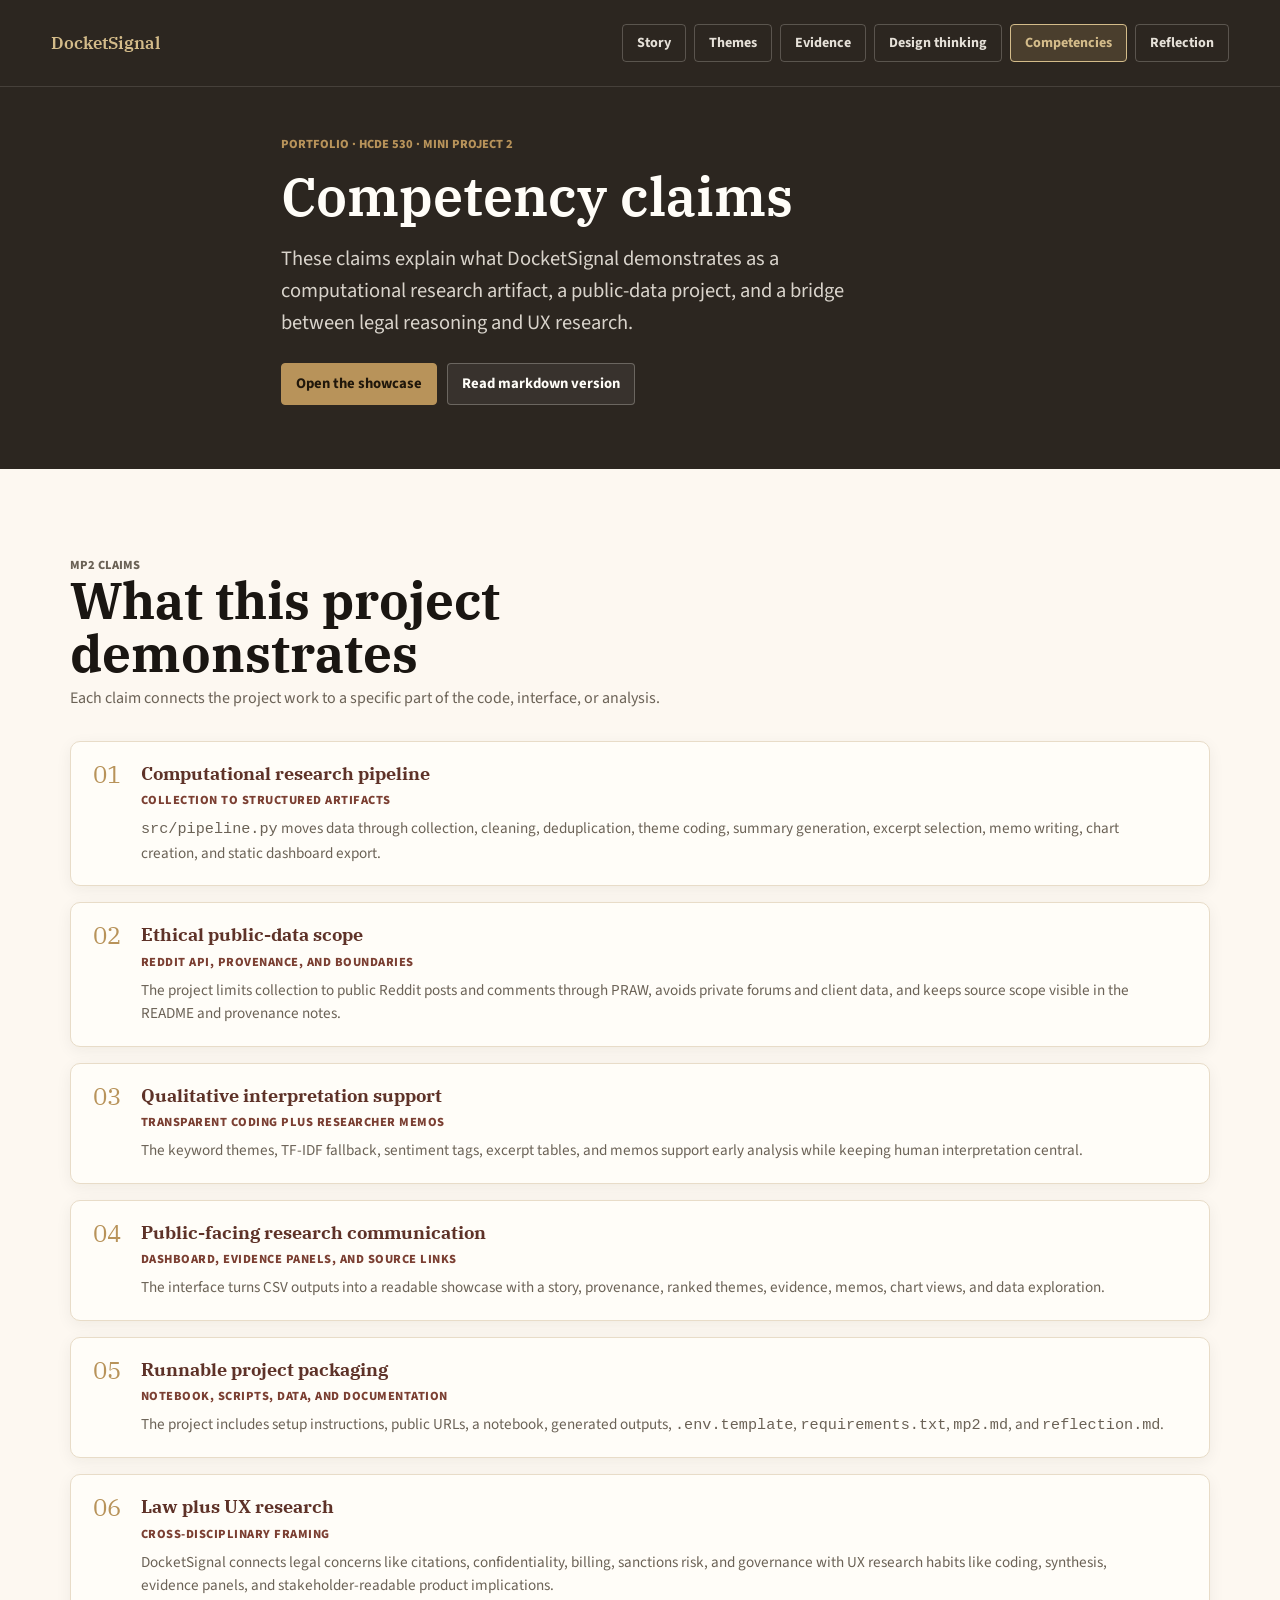
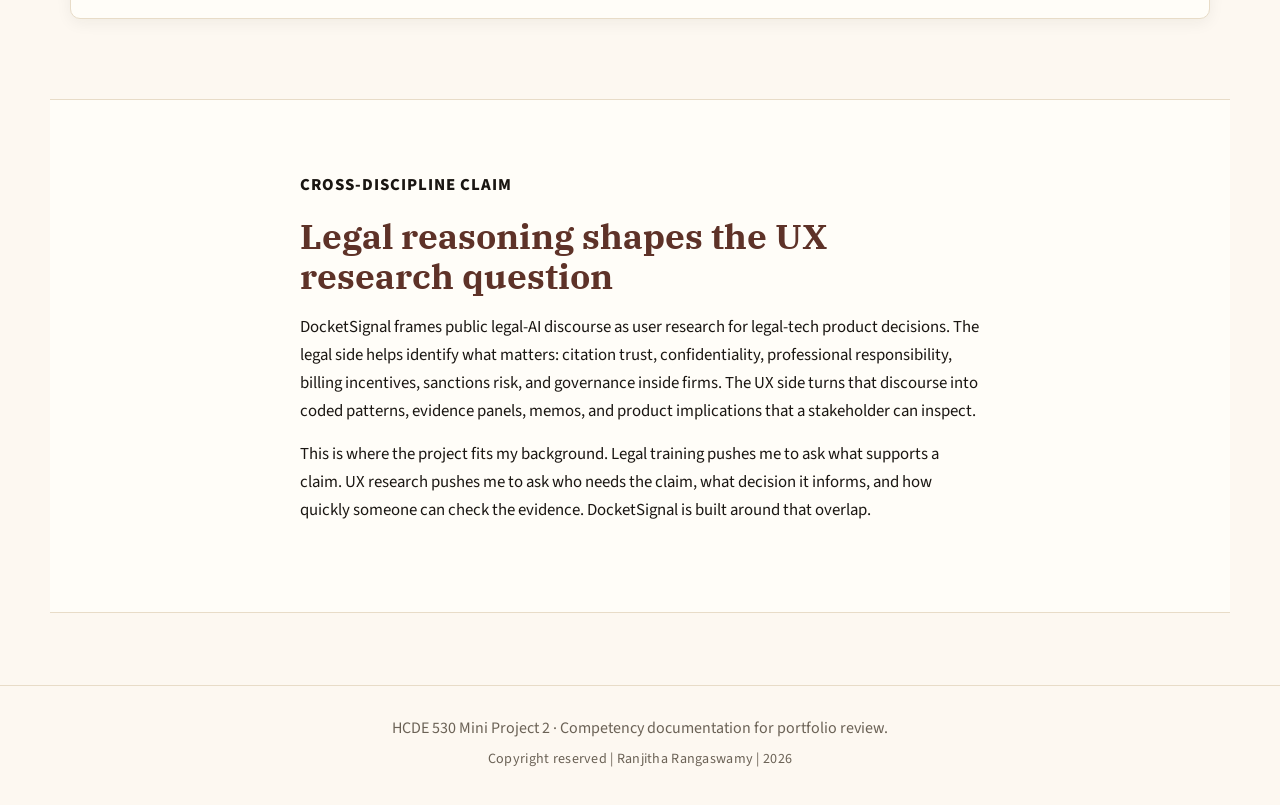
==== MiniProject2/competencies.html @ b815e00d "miniproject2 updates" ====
<!doctype html>
<html lang="en">
  <head>
    <meta charset="utf-8">
    <meta name="viewport" content="width=device-width, initial-scale=1">
    <meta name="description" content="Competency claims for DocketSignal, including legal reasoning, UX research, ethical data collection, and computational pipeline work.">
    <title>Competencies | DocketSignal</title>
    <link rel="preconnect" href="https://fonts.googleapis.com">
    <link rel="preconnect" href="https://fonts.gstatic.com" crossorigin>
    <link href="https://fonts.googleapis.com/css2?family=IBM+Plex+Serif:wght@500;600&family=Source+Sans+3:wght@400;500;600;700&display=swap" rel="stylesheet">
    <link rel="stylesheet" href="styles.css?v=20260604">
  </head>
  <body class="design-page">
    <header class="design-page__header">
      <nav class="design-page__nav" aria-label="Competency navigation">
        <a class="design-page__brand" href="index.html">DocketSignal</a>
        <div class="design-page__nav-links">
          <a href="index.html#story">Story</a>
          <a href="index.html#themes">Themes</a>
          <a href="index.html#evidence">Evidence</a>
          <a href="design.html">Design thinking</a>
          <a href="competencies.html" aria-current="page" class="design-page__nav-current">Competencies</a>
          <a href="reflection.html">Reflection</a>
        </div>
      </nav>
      <div class="design-page__intro">
        <p class="eyebrow">Portfolio · HCDE 530 · Mini Project 2</p>
        <h1>Competency claims</h1>
        <p class="design-page__lede">
          These claims explain what DocketSignal demonstrates as a computational research artifact, a public-data project, and a bridge between legal reasoning and UX research.
        </p>
        <div class="design-page__actions">
          <a class="button button--primary design-page__btn" href="index.html">Open the showcase</a>
          <a class="button button--secondary design-page__btn" href="mp2.md">Read markdown version</a>
        </div>
      </div>
    </header>

    <main class="design-page__main">
      <section class="design-themes" aria-labelledby="competency-map">
        <div class="section-heading">
          <p class="eyebrow">MP2 claims</p>
          <h2 id="competency-map">What this project demonstrates</h2>
          <p>Each claim connects the project work to a specific part of the code, interface, or analysis.</p>
        </div>

        <ol class="design-theme-grid">
          <li class="design-theme-card">
            <span class="design-theme-card__index">01</span>
            <div class="design-theme-card__body">
              <h3>Computational research pipeline</h3>
              <p class="design-theme-card__layout">Collection to structured artifacts</p>
              <p><code>src/pipeline.py</code> moves data through collection, cleaning, deduplication, theme coding, summary generation, excerpt selection, memo writing, chart creation, and static dashboard export.</p>
            </div>
          </li>

          <li class="design-theme-card">
            <span class="design-theme-card__index">02</span>
            <div class="design-theme-card__body">
              <h3>Ethical public-data scope</h3>
              <p class="design-theme-card__layout">Reddit API, provenance, and boundaries</p>
              <p>The project limits collection to public Reddit posts and comments through PRAW, avoids private forums and client data, and keeps source scope visible in the README and provenance notes.</p>
            </div>
          </li>

          <li class="design-theme-card">
            <span class="design-theme-card__index">03</span>
            <div class="design-theme-card__body">
              <h3>Qualitative interpretation support</h3>
              <p class="design-theme-card__layout">Transparent coding plus researcher memos</p>
              <p>The keyword themes, TF-IDF fallback, sentiment tags, excerpt tables, and memos support early analysis while keeping human interpretation central.</p>
            </div>
          </li>

          <li class="design-theme-card">
            <span class="design-theme-card__index">04</span>
            <div class="design-theme-card__body">
              <h3>Public-facing research communication</h3>
              <p class="design-theme-card__layout">Dashboard, evidence panels, and source links</p>
              <p>The interface turns CSV outputs into a readable showcase with a story, provenance, ranked themes, evidence, memos, chart views, and data exploration.</p>
            </div>
          </li>

          <li class="design-theme-card">
            <span class="design-theme-card__index">05</span>
            <div class="design-theme-card__body">
              <h3>Runnable project packaging</h3>
              <p class="design-theme-card__layout">Notebook, scripts, data, and documentation</p>
              <p>The project includes setup instructions, public URLs, a notebook, generated outputs, <code>.env.template</code>, <code>requirements.txt</code>, <code>mp2.md</code>, and <code>reflection.md</code>.</p>
            </div>
          </li>

          <li class="design-theme-card">
            <span class="design-theme-card__index">06</span>
            <div class="design-theme-card__body">
              <h3>Law plus UX research</h3>
              <p class="design-theme-card__layout">Cross-disciplinary framing</p>
              <p>DocketSignal connects legal concerns like citations, confidentiality, billing, sanctions risk, and governance with UX research habits like coding, synthesis, evidence panels, and stakeholder-readable product implications.</p>
            </div>
          </li>
        </ol>
      </section>

      <section class="design-story design-story--alt" aria-labelledby="competency-cross-discipline">
        <div class="design-story__inner">
          <p class="design-story__kicker">Cross-discipline claim</p>
          <h2 id="competency-cross-discipline">Legal reasoning shapes the UX research question</h2>
          <p>
            DocketSignal frames public legal-AI discourse as user research for legal-tech product decisions. The legal side helps identify what matters: citation trust, confidentiality, professional responsibility, billing incentives, sanctions risk, and governance inside firms. The UX side turns that discourse into coded patterns, evidence panels, memos, and product implications that a stakeholder can inspect.
          </p>
          <p>
            This is where the project fits my background. Legal training pushes me to ask what supports a claim. UX research pushes me to ask who needs the claim, what decision it informs, and how quickly someone can check the evidence. DocketSignal is built around that overlap.
          </p>
        </div>
      </section>
    </main>

    <footer>
      <p>HCDE 530 Mini Project 2 · Competency documentation for portfolio review.</p>
      <p class="footer__copyright">Copyright reserved | Ranjitha Rangaswamy | 2026</p>
    </footer>
  </body>
</html>
---- MiniProject2/styles.css ----
:root {
  --ink: #1a1612;
  --muted: #6b6256;
  --paper: #fdf8f1;
  --paper-strong: #fffdf8;
  --line: #e8dcc8;
  --line-strong: #b59a6d;
  --charcoal: #2c2620;
  --oxblood: #7b3f32;
  --oxblood-deep: #5e3228;
  --gold: #b8935a;
  --gold-light: #d4bc8a;
  --sage: #5a6b57;
  --slate: #4a5d68;
  --slate-deep: #354650;
  --sienna: #9a5538;
  --sand: #c9b08a;
  --cell-empty: #efe6d6;
  /* Aliases used across components */
  --blueprint: var(--oxblood);
  --navy: var(--charcoal);
  --green: var(--sage);
  --shadow: 0 24px 70px rgba(42, 36, 32, 0.12);
}

* {
  box-sizing: border-box;
}

html {
  scroll-behavior: smooth;
}

body {
  margin: 0;
  background: var(--paper);
  color: var(--ink);
  font-family: "Source Sans 3", Georgia, serif;
}

a {
  color: inherit;
}

.hero {
  min-height: 92vh;
  position: relative;
  display: flex;
  flex-direction: column;
  justify-content: space-between;
  overflow: hidden;
  background: var(--charcoal);
}

.hero__image {
  position: absolute;
  inset: 0;
  background:
    linear-gradient(90deg, rgba(22, 18, 15, 0.94) 0%, rgba(31, 27, 23, 0.84) 38%, rgba(31, 27, 23, 0.14) 100%),
    url("showcase-assets/legal-ai-discourse-showcase-hero.png") center / cover;
  transform: scale(1.01);
}

.topbar {
  position: relative;
  z-index: 2;
  flex-shrink: 0;
  display: flex;
  flex-wrap: wrap;
  justify-content: flex-end;
  align-items: center;
  gap: 8px;
  padding: clamp(16px, 2.5vw, 24px) clamp(18px, 4vw, 56px);
}

.topbar a,
.button {
  min-height: 42px;
  display: inline-flex;
  align-items: center;
  justify-content: center;
  border: 1px solid rgba(255, 250, 241, 0.26);
  border-radius: 4px;
  padding: 9px 14px;
  color: var(--paper-strong);
  text-decoration: none;
  font-size: 0.92rem;
  font-weight: 700;
  transition: transform 160ms ease, background 160ms ease, border-color 160ms ease;
}

.topbar a:hover,
.button:hover {
  transform: translateY(-1px);
  border-color: rgba(255, 250, 241, 0.62);
  background: rgba(255, 250, 241, 0.08);
}

.topbar .brand-link {
  background: rgba(184, 147, 90, 0.2);
  border-color: rgba(184, 147, 90, 0.75);
  color: var(--gold-light);
}

.topbar__design-card {
  background: rgba(255, 250, 241, 0.14);
  border-color: var(--gold-light);
  color: var(--gold-light);
  box-shadow: 0 0 0 1px rgba(184, 147, 90, 0.35), 0 8px 24px rgba(0, 0, 0, 0.18);
  letter-spacing: 0.02em;
}

.topbar__design-card:hover {
  background: rgba(255, 250, 241, 0.22);
  border-color: var(--gold);
  color: #fffdf8;
}

.hero__content {
  position: relative;
  z-index: 1;
  flex: 1;
  display: flex;
  flex-direction: column;
  justify-content: flex-end;
  width: min(820px, calc(100% - 36px));
  max-width: 100%;
  margin-top: clamp(12px, 3vh, 32px);
  padding: 0 clamp(18px, 4vw, 56px) clamp(48px, 8vh, 72px);
  color: var(--paper-strong);
}

.eyebrow {
  margin: 0 0 clamp(10px, 1.5vh, 16px);
  color: var(--gold);
  font-size: 0.78rem;
  font-weight: 800;
  letter-spacing: 0;
  text-transform: uppercase;
}

h1,
h2,
h3 {
  font-family: "IBM Plex Serif", Georgia, serif;
  letter-spacing: 0;
}

h1 {
  max-width: 760px;
  margin: 0;
  font-size: clamp(2.75rem, 9vw, 6.5rem);
  line-height: 1.05;
  font-weight: 600;
}

.lede {
  max-width: 620px;
  margin: clamp(16px, 2.5vh, 28px) 0 0;
  color: rgba(255, 250, 241, 0.82);
  font-size: clamp(1.2rem, 2.2vw, 1.55rem);
  line-height: 1.35;
}

.method-quote {
  max-width: 680px;
  margin: clamp(16px, 2vh, 24px) 0 0;
  padding: 14px 18px;
  border-left: 3px solid var(--gold);
  color: rgba(255, 250, 241, 0.78);
  font-size: 0.98rem;
  line-height: 1.5;
  font-style: italic;
}

.hero__actions {
  display: flex;
  flex-wrap: wrap;
  gap: 10px;
  margin-top: clamp(20px, 3vh, 32px);
}

.button--primary {
  background: var(--gold);
  border-color: var(--gold);
  color: #20170b;
}

.button--secondary {
  background: rgba(255, 250, 241, 0.06);
}

.hero__scroll {
  display: inline-flex;
  flex-direction: column;
  align-items: center;
  gap: 10px;
  margin-top: clamp(28px, 4vh, 48px);
  color: rgba(255, 250, 241, 0.72);
  text-decoration: none;
  font-size: 0.72rem;
  font-weight: 800;
  letter-spacing: 0.14em;
  text-transform: uppercase;
}

.hero__scroll-line {
  width: 1px;
  height: 52px;
  background: linear-gradient(180deg, var(--gold), transparent);
  animation: scroll-hint 1.8s ease-in-out infinite;
}

@keyframes scroll-hint {
  0%, 100% { opacity: 0.35; transform: scaleY(0.65); transform-origin: top; }
  50% { opacity: 1; transform: scaleY(1); }
}

.scrolly-marquee {
  overflow: hidden;
  border-block: 1px solid var(--line);
  background: var(--charcoal);
  padding: 14px 0;
}

.scrolly-marquee__track {
  display: flex;
  gap: 48px;
  width: max-content;
  animation: marquee 42s linear infinite;
  color: rgba(255, 250, 241, 0.55);
  font-size: 0.88rem;
  font-weight: 700;
  letter-spacing: 0.02em;
  text-transform: none;
}

.scrolly-marquee__track span {
  flex-shrink: 0;
}

.scrolly-marquee__track span::before {
  content: "·";
  margin-right: 48px;
  color: var(--gold);
}

@keyframes marquee {
  from { transform: translateX(0); }
  to { transform: translateX(-50%); }
}

.scrolly-story {
  background: var(--paper);
  color: var(--ink);
}

.scrolly-story__inner {
  width: min(1180px, calc(100% - 32px));
  margin: 0 auto;
  padding: 72px 0 96px;
}

.scrolly-step {
  max-width: 820px;
  margin: 0 auto 96px;
  padding: 0 8px;
}

.scrolly-step--dark {
  max-width: none;
  margin-bottom: 120px;
  padding: 72px clamp(18px, 4vw, 56px);
  background: var(--charcoal);
  color: var(--paper-strong);
  box-sizing: border-box;
  overflow: visible;
}

.scrolly-step--dark .scrolly-body,
.scrolly-step--dark .scrolly-meta {
  color: rgba(255, 250, 241, 0.78);
}

.scrolly-step--closing {
  margin-bottom: 0;
  padding-top: 24px;
  border-top: 1px solid var(--line);
}

.scrolly-kicker {
  margin: 0 0 16px;
  color: var(--gold);
  font-size: 0.72rem;
  font-weight: 800;
  letter-spacing: 0.08em;
  text-transform: uppercase;
}

.scrolly-step--dark .scrolly-kicker {
  color: var(--gold-light);
}

.scrolly-headline {
  margin: 0 0 24px;
  font-family: "IBM Plex Serif", Georgia, serif;
  font-size: clamp(2.4rem, 6vw, 4.2rem);
  line-height: 1.08;
  font-weight: 600;
}

.scrolly-headline em {
  font-style: italic;
  color: var(--oxblood);
}

.scrolly-step--dark .scrolly-headline em {
  color: var(--gold-light);
}

.scrolly-headline--compact {
  font-size: clamp(2rem, 4.5vw, 3rem);
}

.scrolly-body {
  margin: 0 0 18px;
  font-size: clamp(1.05rem, 2vw, 1.22rem);
  line-height: 1.55;
  color: var(--muted);
}

.scrolly-pullquote {
  margin: 28px 0;
  padding: 0 0 0 20px;
  border-left: 3px solid var(--oxblood);
  font-family: "IBM Plex Serif", Georgia, serif;
  font-size: clamp(1.35rem, 3vw, 1.85rem);
  line-height: 1.35;
  font-style: italic;
  color: var(--ink);
}

.scrolly-pullquote--wide {
  max-width: 720px;
}

.scrolly-evidence-quote {
  margin: 28px 0 0;
  padding: 20px 22px 16px;
  border-left: 4px solid var(--oxblood);
  background: var(--paper-strong);
  text-align: left;
  box-sizing: border-box;
  width: 100%;
  max-width: 100%;
  overflow: visible;
}

.scrolly-evidence-quote .reddit-quote__title {
  color: var(--ink);
}

.scrolly-evidence-quote .reddit-quote__body {
  color: var(--muted);
}

.scrolly-evidence-quote .reddit-quote__meta {
  color: var(--muted);
}

.scrolly-evidence-quote--dark {
  margin-top: 32px;
  border-left-color: var(--gold-light);
  background: rgba(255, 250, 241, 0.08);
}

.scrolly-evidence-quote--dark .reddit-quote__title:not(.reddit-quote__title--label) {
  color: var(--paper);
}

.scrolly-evidence-quote--dark .reddit-quote__title--label {
  color: rgba(255, 250, 241, 0.72);
}

.scrolly-evidence-quote--dark .reddit-quote__body {
  border-left-color: rgba(255, 250, 241, 0.35);
  color: rgba(255, 250, 241, 0.88);
}

.scrolly-evidence-quote--dark .reddit-quote__meta {
  color: rgba(255, 250, 241, 0.62);
}

.scrolly-evidence-quote + .scrolly-evidence-quote {
  margin-top: 18px;
}

.scrolly-wordlist {
  display: flex;
  flex-wrap: wrap;
  gap: 10px;
  margin: 28px 0 0;
  padding: 0;
  list-style: none;
}

.scrolly-wordlist li {
  border: 1px solid rgba(255, 250, 241, 0.22);
  padding: 8px 14px;
  font-size: 0.82rem;
  font-weight: 700;
  letter-spacing: 0.04em;
  text-transform: uppercase;
  color: rgba(255, 250, 241, 0.88);
}

.scrolly-pair {
  display: grid;
  grid-template-columns: minmax(260px, 1fr) minmax(300px, 1.1fr);
  gap: clamp(24px, 5vw, 64px);
  align-items: start;
  margin: 0 auto 100px;
  max-width: 1100px;
  padding: 0 8px;
}

.scrolly-pair__sticky {
  position: sticky;
  top: 88px;
}

.scrolly-meta {
  margin: 20px 0 0;
  font-size: 0.82rem;
  line-height: 1.45;
  color: var(--muted);
}

.scrolly-stat-card {
  border: 1px solid var(--line);
  background: var(--paper-strong);
  padding: 28px 28px 24px;
  box-shadow: var(--shadow);
}

.scrolly-stat-card__index {
  margin: 0 0 12px;
  font-size: 0.72rem;
  font-weight: 800;
  letter-spacing: 0.08em;
  text-transform: uppercase;
  color: var(--muted);
}

.scrolly-stat-card__value {
  margin: 0;
  font-family: "IBM Plex Serif", Georgia, serif;
  font-size: clamp(3rem, 8vw, 5rem);
  line-height: 1;
  color: var(--oxblood);
}

.scrolly-stat-card__label {
  margin: 16px 0 20px;
  font-size: 1.05rem;
  line-height: 1.45;
  color: var(--ink);
}

.scrolly-stat-card__note {
  margin: 16px 0 0;
  font-size: 0.82rem;
  line-height: 1.45;
  color: var(--muted);
}

.scrolly-stat-card__grid {
  display: grid;
  grid-template-columns: repeat(10, 1fr);
  gap: 6px;
  max-width: 280px;
}

.scrolly-grid-cell {
  aspect-ratio: 1;
  border: 1px solid var(--line);
  background: var(--cell-empty);
}

.scrolly-grid-cell.is-on {
  background: var(--oxblood);
  border-color: var(--oxblood-deep);
}

.scrolly-sent-bar {
  display: flex;
  height: 8px;
  border-radius: 999px;
  overflow: hidden;
  background: var(--cell-empty);
  max-width: 320px;
}

.scrolly-sent-bar .pos { background: var(--green); }
.scrolly-sent-bar .neu { background: var(--line-strong); }
.scrolly-sent-bar .neg { background: var(--oxblood); }

.scrolly-paths {
  display: grid;
  grid-template-columns: repeat(2, 1fr);
  gap: 20px;
  margin-top: 28px;
}

.scrolly-path {
  border: 1px solid var(--line);
  padding: 22px;
  background: var(--paper-strong);
}

.scrolly-path__label {
  margin: 0 0 10px;
  font-size: 0.72rem;
  font-weight: 800;
  letter-spacing: 0.06em;
  text-transform: uppercase;
  color: var(--muted);
}

.scrolly-path__stat {
  margin: 0 0 12px;
  font-family: "IBM Plex Serif", Georgia, serif;
  font-size: 2.4rem;
  line-height: 1;
  color: var(--blueprint);
}

.scrolly-path__text {
  margin: 0;
  font-size: 0.95rem;
  line-height: 1.5;
  color: var(--muted);
}

.scrolly-cta {
  display: grid;
  grid-template-columns: repeat(4, 1fr);
  gap: 12px;
  margin-top: 36px;
}

.scrolly-cta a {
  display: flex;
  flex-direction: column;
  gap: 6px;
  padding: 18px;
  border: 1px solid var(--line);
  background: var(--paper-strong);
  text-decoration: none;
  transition: border-color 160ms ease, transform 160ms ease;
}

.scrolly-cta a:hover {
  border-color: var(--gold);
  transform: translateY(-2px);
}

.scrolly-cta strong {
  font-family: "IBM Plex Serif", Georgia, serif;
  font-size: 1.15rem;
  color: var(--ink);
}

.scrolly-cta span {
  font-size: 0.82rem;
  color: var(--muted);
}

.scrolly-reveal {
  opacity: 0;
  transform: translateY(28px);
  transition: opacity 0.7s ease, transform 0.7s ease;
}

.scrolly-reveal.is-visible {
  opacity: 1;
  transform: translateY(0);
}

.stats-strip {
  width: min(1180px, calc(100% - 32px));
  margin: 48px auto 0;
  position: relative;
  z-index: 3;
  display: grid;
  grid-template-columns: repeat(4, 1fr);
  background: var(--paper-strong);
  border: 1px solid var(--line);
  box-shadow: var(--shadow);
}

.stats-strip article {
  padding: 22px 24px;
  border-right: 1px solid var(--line);
}

.stats-strip article:last-child {
  border-right: 0;
}

.stats-strip span {
  display: block;
  font-family: "IBM Plex Serif", Georgia, serif;
  font-size: clamp(1.9rem, 4vw, 3rem);
  line-height: 1;
}

.stats-strip p,
.provenance-banner,
.signal-grid p,
.download-card p,
.section-heading p,
footer p {
  margin: 7px 0 0;
  color: var(--muted);
}

.provenance-banner {
  width: min(1180px, calc(100% - 32px));
  margin: 14px auto 0;
  padding: 14px 18px;
  display: grid;
  gap: 6px;
  border: 1px solid var(--line);
  background: var(--paper-strong);
  box-shadow: 0 8px 24px rgba(31, 25, 18, 0.06);
}

.provenance-badge {
  display: inline-block;
  width: fit-content;
  padding: 4px 10px;
  border-radius: 999px;
  font-size: 0.78rem;
  font-weight: 700;
  letter-spacing: 0.04em;
  text-transform: uppercase;
}

.provenance-banner.is-sample .provenance-badge {
  background: rgba(194, 143, 55, 0.18);
  color: #7a5718;
  border: 1px solid rgba(194, 143, 55, 0.45);
}

.provenance-banner.is-live .provenance-badge {
  background: rgba(75, 118, 87, 0.16);
  color: var(--green);
  border: 1px solid rgba(75, 118, 87, 0.4);
}

.provenance-detail {
  margin: 0;
  color: var(--ink);
  font-size: 0.98rem;
  line-height: 1.45;
}

.provenance-meta {
  margin: 0;
  font-size: 0.88rem;
}

.provenance-meta a {
  color: var(--blueprint);
}

main {
  padding: 0 0 72px;
}

.dashboard,
.downloads,
.discourse-explorer {
  width: min(1180px, calc(100% - 32px));
  margin: 0 auto 84px;
}

.section-heading {
  max-width: 720px;
  margin-bottom: 26px;
}

.section-heading h2 {
  margin: 0;
  font-size: clamp(2rem, 4vw, 3.2rem);
  line-height: 1.04;
}

.dashboard__grid {
  display: grid;
  grid-template-columns: minmax(280px, 360px) 1fr;
  gap: 18px;
  align-items: start;
}

.theme-list,
.theme-detail,
.method-note {
  border: 1px solid var(--line);
  background: var(--paper-strong);
  box-shadow: 0 16px 48px rgba(31, 25, 18, 0.08);
}

.panel-title {
  display: flex;
  justify-content: space-between;
  padding: 14px 16px;
  border-bottom: 1px solid var(--line);
  color: var(--muted);
  font-size: 0.76rem;
  font-weight: 800;
  letter-spacing: 0;
  text-transform: uppercase;
}

.theme-button {
  width: 100%;
  display: grid;
  grid-template-columns: 1fr auto;
  gap: 16px;
  border: 0;
  border-bottom: 1px solid var(--line);
  background: transparent;
  color: var(--ink);
  padding: 16px;
  text-align: left;
  cursor: pointer;
}

.theme-button:last-child {
  border-bottom: 0;
}

.theme-button:hover,
.theme-button.is-active {
  background: #efe4d5;
}

.theme-button.is-active {
  box-shadow: inset 4px 0 0 var(--oxblood);
}

.theme-button strong {
  display: block;
  font-size: 1rem;
  line-height: 1.16;
}

.theme-button small {
  display: block;
  margin-top: 5px;
  color: var(--muted);
  font-size: 0.84rem;
}

.theme-button span {
  color: var(--oxblood);
  font-family: "IBM Plex Serif", Georgia, serif;
  font-size: 1.6rem;
  line-height: 1;
}

.theme-detail {
  padding: clamp(20px, 3vw, 34px);
  container-type: inline-size;
}

.detail-kicker {
  color: var(--blueprint);
  font-weight: 800;
  letter-spacing: 0;
  text-transform: uppercase;
  font-size: 0.78rem;
}

.detail-head {
  display: grid;
  grid-template-columns: 1fr minmax(200px, 280px);
  gap: 20px;
  align-items: start;
  margin-top: 8px;
}

.detail-head__meta {
  display: flex;
  flex-direction: column;
  align-items: stretch;
  gap: 10px;
}

.detail-methods {
  border: 1px solid var(--line-strong);
  background: #fffdf8;
  font-size: 0.88rem;
}

.detail-methods summary {
  cursor: pointer;
  list-style: none;
  padding: 10px 12px;
  color: var(--blueprint);
  font-weight: 800;
  line-height: 1.3;
  text-align: right;
}

.detail-methods summary::-webkit-details-marker {
  display: none;
}

.detail-methods summary::after {
  content: " +";
  color: var(--oxblood);
  font-weight: 900;
}

.detail-methods[open] summary::after {
  content: " −";
}

.detail-methods__body {
  padding: 0 12px 12px;
  border-top: 1px solid var(--line);
}

.detail-methods dl {
  margin: 10px 0 0;
}

.detail-methods dl > div + div {
  margin-top: 10px;
}

.detail-methods dt {
  color: var(--ink);
  font-weight: 800;
  font-size: 0.78rem;
  letter-spacing: 0;
  text-transform: uppercase;
}

.detail-methods dd {
  margin: 4px 0 0;
  color: var(--muted);
  line-height: 1.45;
}

.detail-methods dd em,
.detail-methods dd code {
  font-size: 0.84em;
}

.detail-methods dd code {
  padding: 1px 4px;
  border: 1px solid var(--line);
  background: #fbf5eb;
}

.detail-methods__note {
  margin: 12px 0 0;
  padding-top: 10px;
  border-top: 1px dashed var(--line);
  color: var(--muted);
  font-size: 0.82rem;
  line-height: 1.4;
}

.detail-head h2 {
  margin: 0;
  font-size: clamp(1.85rem, 4vw, 3.25rem);
  line-height: 1.02;
}

.detail-head p {
  max-width: 720px;
  margin: 14px 0 0;
  color: var(--muted);
  font-size: 1.06rem;
  line-height: 1.48;
}

.share-badge {
  min-width: 108px;
  border: 1px solid var(--line-strong);
  padding: 12px;
  text-align: center;
}

.share-badge strong {
  display: block;
  color: var(--oxblood);
  font-family: "IBM Plex Serif", Georgia, serif;
  font-size: 2rem;
}

.share-badge span {
  color: var(--muted);
  font-size: 0.78rem;
  font-weight: 800;
  letter-spacing: 0;
  text-transform: uppercase;
}

.signal-grid {
  display: grid;
  grid-template-columns: repeat(3, 1fr);
  gap: 10px;
  margin: 24px 0;
}

.signal-grid--two-up {
  grid-template-columns: repeat(2, 1fr);
}

.signal-grid article {
  border: 1px solid var(--line);
  background: #fbf5eb;
  padding: 14px;
}

.signal-grid span {
  display: block;
  color: var(--blueprint);
  font-weight: 900;
  font-size: 1.2rem;
}

.evidence-layout {
  display: grid;
  grid-template-columns: 1.05fr 0.95fr;
  gap: 20px;
  align-items: start;
}

/* Tool comparison needs both columns of width — do not squeeze beside memo */
.evidence-layout:has(.evidence-list--comparison) {
  grid-template-columns: 1fr;
}

.evidence-layout h3,
.method-note h3 {
  margin: 0 0 12px;
  font-size: 1.1rem;
}

.evidence-note {
  margin: -4px 0 14px;
  font-size: 0.92rem;
  color: var(--muted);
  line-height: 1.45;
}

.excerpt-context {
  display: flex;
  flex-wrap: wrap;
  gap: 8px 24px;
  margin: 0 0 12px;
}

.excerpt-context__chip {
  display: inline-flex;
  align-items: baseline;
  gap: 8px;
}

.excerpt-context__label {
  font-size: 0.72rem;
  font-weight: 700;
  letter-spacing: 0.05em;
  text-transform: uppercase;
  color: var(--muted);
}

.excerpt-context__value {
  font-size: 0.82rem;
  font-weight: 600;
  letter-spacing: 0.01em;
  text-transform: capitalize;
  color: var(--ink);
}

.excerpt-empty {
  margin: 0;
  color: var(--muted);
  font-size: 0.95rem;
}

.excerpt {
  border-left: 4px solid var(--oxblood);
  background: var(--paper-strong);
  padding: 18px 18px 14px;
  margin-bottom: 14px;
}

.reddit-quote__title {
  margin: 0 0 10px;
  font-family: "IBM Plex Serif", Georgia, serif;
  font-size: 1.05rem;
  font-weight: 600;
  font-style: italic;
  line-height: 1.35;
  color: var(--ink);
}

.reddit-quote__title::before {
  content: "\201C";
}

.reddit-quote__title::after {
  content: "\201D";
}

.reddit-quote__title--label {
  font-style: normal;
  font-size: 0.82rem;
  font-weight: 700;
  letter-spacing: 0.04em;
  text-transform: uppercase;
  color: var(--muted);
}

.reddit-quote__title--label::before,
.reddit-quote__title--label::after {
  content: none;
}

.reddit-quote__body {
  margin: 0;
  padding: 0 0 0 14px;
  border-left: 2px solid var(--line-strong);
  color: var(--muted);
  font-style: italic;
  max-width: 100%;
  overflow: visible;
}

.reddit-quote__body p {
  margin: 0;
  font-size: 0.98rem;
  line-height: 1.55;
  white-space: normal;
  overflow-wrap: break-word;
  word-wrap: break-word;
}

.reddit-quote__body p::before {
  content: "\201C";
}

.reddit-quote__body p::after {
  content: "\201D";
}

.reddit-quote__meta {
  display: flex;
  flex-wrap: wrap;
  gap: 8px;
  align-items: center;
  margin-top: 14px;
  color: var(--muted);
  font-size: 0.82rem;
  font-weight: 700;
}

.reddit-quote__meta span {
  border: 1px solid var(--line);
  padding: 2px 8px;
  border-radius: 999px;
  background: var(--paper);
  color: var(--ink);
}

.scrolly-evidence-quote--dark .reddit-quote__meta span,
.preview-excerpt-card .reddit-quote__meta span {
  background: var(--paper-strong);
  color: var(--ink);
  border-color: var(--line);
}

.reddit-quote__link {
  margin-left: auto;
  color: var(--oxblood);
  font-weight: 800;
  text-decoration: none;
}

.reddit-quote__link:hover {
  text-decoration: underline;
}

.excerpt p {
  margin: 0;
  line-height: 1.46;
}

.excerpt a {
  display: inline-flex;
  margin-top: 12px;
  color: var(--oxblood);
  font-weight: 800;
  text-decoration: none;
}

/* —— Per-theme evidence layouts —— */
.theme-evidence__meta {
  display: flex;
  flex-wrap: wrap;
  gap: 8px;
  align-items: center;
  margin-top: 12px;
  font-size: 0.78rem;
  font-weight: 700;
  color: var(--muted);
}

.theme-evidence__meta span {
  border: 1px solid var(--line);
  padding: 2px 8px;
  border-radius: 999px;
  background: rgba(255, 253, 248, 0.85);
  color: var(--ink);
}

.theme-evidence__link {
  margin-left: auto;
  color: var(--oxblood);
  font-weight: 800;
  text-decoration: none;
}

.theme-evidence__link:hover {
  text-decoration: underline;
}

.theme-evidence .excerpt-context {
  margin-bottom: 10px;
}

/* Editorial (accuracy & trust) — default citation blocks */
.theme-evidence--editorial .excerpt--editorial {
  margin-bottom: 14px;
}

/* Sticky board (adoption resistance) */
.theme-evidence--sticky-board {
  position: relative;
  display: grid;
  grid-template-columns: repeat(auto-fill, minmax(240px, 1fr));
  gap: 22px 18px;
  align-items: start;
  padding: 32px 24px 28px;
  border-radius: 10px;
  background-color: #e5e0d6;
  background-image: radial-gradient(circle, rgba(94, 50, 40, 0.14) 1px, transparent 1px);
  background-size: 22px 22px;
  border: 1px solid var(--line);
  min-height: 280px;
}

.sticky-note {
  position: relative;
  display: flex;
  flex-direction: column;
  min-height: 140px;
  padding: 20px 16px 14px;
  border-radius: 2px;
  box-shadow: 3px 5px 14px rgba(42, 31, 24, 0.14);
  transform: rotate(var(--rotate, 0deg));
  transition: transform 0.2s ease, box-shadow 0.2s ease;
  overflow: visible;
}

.sticky-note:hover {
  transform: rotate(0deg) scale(1.02);
  box-shadow: 4px 8px 20px rgba(42, 31, 24, 0.18);
  z-index: 2;
}

.sticky-note--yellow { background: linear-gradient(165deg, #fef9c3 0%, #fde68a 100%); }
.sticky-note--pink { background: linear-gradient(165deg, #fce7f3 0%, #fbcfe8 100%); }
.sticky-note--mint { background: linear-gradient(165deg, #d1fae5 0%, #a7f3d0 100%); }
.sticky-note--sky { background: linear-gradient(165deg, #e0f2fe 0%, #bae6fd 100%); }

.sticky-note__pin {
  position: absolute;
  top: -7px;
  left: 50%;
  width: 14px;
  height: 14px;
  margin-left: -7px;
  border-radius: 50%;
  background: radial-gradient(circle at 35% 35%, #f87171, #991b1b);
  box-shadow: 0 2px 4px rgba(0, 0, 0, 0.25);
}

.sticky-note__title {
  margin: 0 0 8px;
  font-size: 0.82rem;
  font-weight: 800;
  line-height: 1.35;
  color: var(--oxblood-deep);
  text-transform: uppercase;
  letter-spacing: 0.03em;
  display: -webkit-box;
  -webkit-line-clamp: 3;
  -webkit-box-orient: vertical;
  overflow: hidden;
}

.sticky-note__body {
  flex: 1 1 auto;
  min-height: 0;
}

.sticky-note__quote {
  margin: 0 0 12px;
  padding: 0;
  border: none;
  font-style: italic;
  font-size: 0.92rem;
  line-height: 1.5;
  color: var(--ink);
  overflow-wrap: anywhere;
}

.sticky-note__quote p {
  margin: 0;
}

.sticky-note__quote p::before {
  content: "\201C";
  font-size: 1.35rem;
  line-height: 0;
  color: var(--oxblood);
  opacity: 0.55;
  margin-right: 2px;
}

.sticky-note__quote p::after {
  content: "\201D";
  font-size: 1.35rem;
  color: var(--oxblood);
  opacity: 0.55;
}

.sticky-note .theme-evidence__meta {
  position: static;
  flex-shrink: 0;
  margin-top: auto;
  padding-top: 8px;
  display: flex;
  flex-wrap: wrap;
  align-items: center;
  gap: 4px 6px;
  font-size: 0.68rem;
  line-height: 1.35;
  border-top: 1px solid rgba(94, 50, 40, 0.12);
}

.sticky-note .theme-evidence__meta span {
  padding: 2px 6px;
  max-width: 100%;
  overflow-wrap: anywhere;
}

.sticky-note .theme-evidence__link {
  flex: 1 1 100%;
  margin-top: 2px;
}

@container (max-width: 580px) {
  .theme-evidence--sticky-board {
    grid-template-columns: 1fr;
    gap: 18px;
  }

  .sticky-note {
    transform: rotate(0deg);
  }
}

/* Governance memos (ethics & regulation) */
.theme-evidence--governance {
  display: grid;
  gap: 16px;
}

.governance-memo {
  border: 2px solid var(--oxblood);
  background: var(--paper-strong);
  padding: 0;
  overflow: hidden;
}

.governance-memo__head {
  display: flex;
  align-items: center;
  gap: 12px;
  padding: 12px 16px;
  background: var(--oxblood);
  color: var(--paper-strong);
}

.governance-memo__stamp {
  flex-shrink: 0;
  padding: 4px 10px;
  border: 2px solid var(--gold-light);
  border-radius: 4px;
  font-size: 0.68rem;
  font-weight: 800;
  letter-spacing: 0.08em;
  text-transform: uppercase;
}

.governance-memo__title {
  margin: 0;
  font-family: "IBM Plex Serif", Georgia, serif;
  font-size: 1rem;
  font-weight: 600;
  line-height: 1.35;
}

.governance-memo__body {
  margin: 0;
  padding: 14px 16px 4px;
  font-size: 0.95rem;
  line-height: 1.55;
  color: var(--ink);
}

.governance-memo .excerpt-context,
.governance-memo .theme-evidence__meta {
  padding-left: 16px;
  padding-right: 16px;
}

.governance-memo .theme-evidence__meta {
  padding-bottom: 12px;
}

/* Workflow pipeline (efficiency) */
.theme-evidence--workflow {
  display: flex;
  flex-wrap: wrap;
  align-items: stretch;
  gap: 8px;
  padding: 20px 16px;
  border-radius: 8px;
  background: linear-gradient(180deg, #fbf5eb 0%, var(--paper-strong) 100%);
  border: 1px solid var(--line);
  overflow-x: auto;
}

.workflow-node {
  flex: 1 1 180px;
  min-width: 160px;
  max-width: 240px;
  padding: 14px 12px;
  border: 2px solid var(--gold);
  border-radius: 8px;
  background: var(--paper-strong);
}

.workflow-node__step {
  display: inline-block;
  margin-bottom: 8px;
  padding: 2px 8px;
  border-radius: 999px;
  background: var(--oxblood);
  color: var(--paper-strong);
  font-size: 0.68rem;
  font-weight: 800;
  letter-spacing: 0.06em;
  text-transform: uppercase;
}

.workflow-node__quote {
  margin: 0;
  font-size: 0.88rem;
  line-height: 1.48;
  color: var(--ink);
}

.workflow-node__arrow {
  flex: 0 0 auto;
  align-self: center;
  font-size: 1.4rem;
  font-weight: 900;
  color: var(--gold);
  padding: 0 2px;
}

/* Role cards (job displacement) — persona avatars */
.theme-evidence--roles {
  display: grid;
  grid-template-columns: 1fr;
  gap: 16px;
}

.role-card {
  padding: 16px 16px 14px;
  border-radius: 12px;
  border: 1px solid var(--line);
  background: var(--paper-strong);
  box-shadow: 0 3px 0 var(--line);
}

.role-card--rose {
  background: linear-gradient(135deg, #fffdf8 0%, #fce8e4 100%);
  border-color: #e8c4bc;
}

.role-card--slate {
  background: linear-gradient(135deg, #fffdf8 0%, #e8eef4 100%);
  border-color: #c5d0dc;
}

.role-card--sand {
  background: linear-gradient(135deg, #fffdf8 0%, #f5edd8 100%);
  border-color: #dcc9a3;
}

.role-card__figure {
  display: flex;
  align-items: center;
  gap: 14px;
  margin-bottom: 14px;
  padding-bottom: 12px;
  border-bottom: 1px dashed var(--line);
}

.role-avatar {
  flex-shrink: 0;
  width: 56px;
  height: 56px;
  border-radius: 50%;
  background: var(--paper);
  border: 2px solid var(--oxblood);
  padding: 4px;
  box-shadow: 0 2px 8px rgba(94, 50, 40, 0.12);
}

.role-card__persona {
  display: flex;
  flex-direction: column;
  gap: 2px;
}

.role-card__role {
  font-size: 0.95rem;
  font-weight: 800;
  color: var(--oxblood-deep);
  letter-spacing: 0.02em;
}

.role-card__tagline {
  font-size: 0.78rem;
  font-weight: 600;
  color: var(--muted);
}

.role-card__title {
  margin: 0 0 8px;
  font-family: "IBM Plex Serif", Georgia, serif;
  font-size: 0.98rem;
  font-weight: 600;
  line-height: 1.35;
}

.role-card__quote {
  margin: 0 0 10px;
  padding: 0 0 0 12px;
  border-left: 3px solid var(--gold);
  font-style: italic;
  font-size: 0.9rem;
  line-height: 1.5;
  color: var(--muted);
}

.role-card__quote p {
  margin: 0;
}

/* Comparison + vendor preview (tool review) */
.theme-evidence--comparison {
  display: block;
}

.comparison-layout {
  display: grid;
  grid-template-columns: minmax(0, 1fr) minmax(0, 300px);
  gap: 18px;
  align-items: start;
}

.comparison-layout__threads,
.comparison-layout > .vendor-preview {
  min-width: 0;
}

.comparison-layout__label {
  margin: 0 0 10px;
  font-size: 0.72rem;
  font-weight: 800;
  letter-spacing: 0.06em;
  text-transform: uppercase;
  color: var(--muted);
}

.comparison-layout__threads {
  display: grid;
  gap: 12px;
}

.comparison-card {
  border: 1px solid var(--line-strong);
  border-radius: 10px;
  background: var(--paper-strong);
  overflow: hidden;
}

.comparison-card--spellbook-thread {
  border-color: #6b4c9a;
  box-shadow: 0 0 0 1px rgba(107, 76, 154, 0.15);
}

.comparison-card__head {
  display: flex;
  align-items: flex-start;
  justify-content: space-between;
  gap: 10px;
  padding: 14px 14px 10px;
  border-bottom: 1px solid var(--line);
  background: #f7efe3;
}

.comparison-card--spellbook-thread .comparison-card__head {
  background: linear-gradient(90deg, #f3edf9 0%, #f7efe3 100%);
}

.comparison-card__title {
  margin: 0;
  font-family: "IBM Plex Serif", Georgia, serif;
  font-size: 0.95rem;
  font-weight: 600;
  line-height: 1.35;
}

.comparison-card__score {
  flex-shrink: 0;
  padding: 4px 10px;
  border-radius: 999px;
  background: var(--oxblood);
  color: var(--paper-strong);
  font-size: 0.72rem;
  font-weight: 800;
}

.comparison-card__body {
  margin: 0;
  padding: 12px 14px 4px;
  font-size: 0.9rem;
  line-height: 1.5;
  color: var(--ink);
}

.comparison-card .excerpt-context,
.comparison-card .theme-evidence__meta {
  padding-left: 14px;
  padding-right: 14px;
}

.comparison-card .theme-evidence__meta {
  padding-bottom: 12px;
}

/* Vendor site reference card (tool comparison themes) */
.vendor-preview {
  position: static;
  min-width: 0;
}

@container (min-width: 720px) {
  .comparison-layout {
    grid-template-columns: minmax(0, 1fr) minmax(220px, 300px);
  }

  .vendor-preview {
    position: sticky;
    top: 12px;
    align-self: start;
  }
}

@container (max-width: 719px) {
  .comparison-layout {
    grid-template-columns: 1fr;
  }
}

.vendor-preview__browser {
  border: 1px solid var(--line-strong);
  border-radius: 10px;
  overflow: hidden;
  background: var(--paper-strong);
  box-shadow: 0 12px 32px rgba(42, 31, 24, 0.12);
}

.vendor-preview__chrome {
  display: flex;
  align-items: center;
  gap: 6px;
  padding: 8px 10px;
  background: #ece6da;
  border-bottom: 1px solid var(--line);
}

.vendor-preview__chrome span:nth-child(-n+3) {
  width: 8px;
  height: 8px;
  border-radius: 50%;
}

.vendor-preview__chrome span:nth-child(1) { background: #e06c6c; }
.vendor-preview__chrome span:nth-child(2) { background: #d4a843; }
.vendor-preview__chrome span:nth-child(3) { background: #6bc06b; }

.vendor-preview__url {
  margin-left: 8px;
  padding: 3px 10px;
  border-radius: 4px;
  background: var(--paper-strong);
  color: var(--muted);
  font-size: 0.68rem;
  font-family: ui-monospace, "SF Mono", Menlo, monospace;
}

.vendor-preview__site {
  padding: 18px 16px 16px;
  background: linear-gradient(180deg, #fffdf8 0%, #f7f0e4 100%);
  color: var(--ink);
}

.vendor-preview__ref-tag {
  margin: 0 0 12px;
  font-size: 0.68rem;
  font-weight: 800;
  letter-spacing: 0.05em;
  text-transform: uppercase;
  color: var(--oxblood);
}

.vendor-preview__headline {
  margin: 0;
  font-family: "IBM Plex Serif", Georgia, serif;
  font-size: 1.15rem;
  line-height: 1.25;
  color: var(--oxblood-deep);
}

.vendor-preview__subhead {
  margin: 8px 0 0;
  font-size: 0.92rem;
  font-weight: 700;
  color: var(--ink);
}

.vendor-preview__lede {
  margin: 10px 0 0;
  font-size: 0.82rem;
  line-height: 1.5;
  color: var(--muted);
}

.vendor-preview__features {
  display: flex;
  flex-wrap: wrap;
  gap: 6px;
  margin: 14px 0 0;
  padding: 0;
  list-style: none;
}

.vendor-preview__features li {
  padding: 4px 10px;
  border: 1px solid var(--line-strong);
  border-radius: 999px;
  background: var(--paper-strong);
  font-size: 0.68rem;
  font-weight: 700;
  color: var(--oxblood);
}

.vendor-preview__word-note {
  margin: 14px 0 0;
  padding: 10px 12px;
  border-left: 3px solid var(--gold);
  background: rgba(184, 147, 90, 0.12);
  font-size: 0.78rem;
  line-height: 1.45;
  color: var(--oxblood-deep);
}

.vendor-preview__trust {
  margin: 12px 0 0;
  padding-left: 18px;
  font-size: 0.72rem;
  line-height: 1.5;
  color: var(--muted);
}

.vendor-preview__cta {
  display: inline-flex;
  align-items: center;
  justify-content: center;
  margin-top: 14px;
  min-height: 38px;
  padding: 8px 14px;
  border-radius: 4px;
  background: var(--oxblood);
  color: var(--paper-strong);
  font-size: 0.82rem;
  font-weight: 700;
  text-decoration: none;
  transition: background 160ms ease;
}

.vendor-preview__cta:hover {
  background: var(--oxblood-deep);
}

.vendor-preview__caption {
  margin: 10px 0 0;
  font-size: 0.78rem;
  line-height: 1.45;
  color: var(--muted);
  text-align: left;
}

/* Feelings wheel (eDiscovery / emotion-based sentiment) */
.theme-evidence--feelings-wheel {
  padding: 4px 0;
}

.feelings-layout {
  display: grid;
  grid-template-columns: minmax(240px, 340px) 1fr;
  gap: 24px 28px;
  align-items: start;
}

.feelings-layout__label {
  margin: 0 0 12px;
  font-size: 0.72rem;
  font-weight: 800;
  letter-spacing: 0.08em;
  text-transform: uppercase;
  color: var(--muted);
}

.feelings-layout__wheel-panel {
  position: sticky;
  top: 12px;
  padding: 16px;
  border-radius: 12px;
  border: 1px solid var(--line);
  background: var(--paper-strong);
}

.feelings-wheel__svg {
  display: block;
  width: 100%;
  max-width: 320px;
  margin: 0 auto;
}

.feelings-wheel__label {
  font-size: 11px;
  font-weight: 700;
  fill: #fdf8f1;
  pointer-events: none;
}

.feelings-wheel__center-label {
  font-size: 12px;
  font-weight: 800;
  fill: var(--oxblood-deep);
}

.feelings-wheel__center-sub {
  font-size: 9px;
  font-weight: 600;
  fill: var(--muted);
}

.feelings-wheel__marker-num {
  font-size: 10px;
  font-weight: 800;
  fill: #fdf8f1;
  pointer-events: none;
}

.feelings-legend {
  display: flex;
  flex-wrap: wrap;
  justify-content: center;
  gap: 8px;
  margin-top: 12px;
}

.feelings-legend__item {
  font-size: 0.72rem;
  font-weight: 700;
  padding: 4px 10px;
  border-radius: 999px;
  border: 2px solid transparent;
}

.feelings-legend__item--positive {
  border-color: #6bc06b;
  color: #2d5a2d;
  background: rgba(107, 192, 107, 0.12);
}

.feelings-legend__item--neutral {
  border-color: #d4bc8a;
  color: var(--oxblood);
  background: rgba(212, 188, 138, 0.15);
}

.feelings-legend__item--negative {
  border-color: #e06c6c;
  color: #7b3f32;
  background: rgba(224, 108, 108, 0.1);
}

.feelings-layout__hint {
  margin: 10px 0 0;
  font-size: 0.72rem;
  line-height: 1.45;
  color: var(--muted);
  text-align: center;
}

.feelings-layout__excerpts {
  display: grid;
  gap: 14px;
}

.feelings-card {
  padding: 14px 16px;
  border: 1px solid var(--line);
  border-radius: 10px;
  background: var(--paper-strong);
  box-shadow: 0 2px 8px rgba(42, 31, 24, 0.06);
}

.feelings-card__head {
  display: flex;
  gap: 12px;
  align-items: flex-start;
  margin-bottom: 10px;
}

.feelings-card__badge {
  flex-shrink: 0;
  width: 28px;
  height: 28px;
  border-radius: 50%;
  background: var(--badge-color, var(--oxblood));
  color: #fdf8f1;
  font-size: 0.82rem;
  font-weight: 800;
  display: grid;
  place-items: center;
  box-shadow: 0 0 0 3px rgba(123, 63, 50, 0.12);
}

.feelings-card__title {
  margin: 0;
  font-size: 0.95rem;
  line-height: 1.35;
  color: var(--oxblood-deep);
}

.feelings-card__emotion {
  margin: 4px 0 0;
  font-size: 0.75rem;
  font-weight: 700;
  color: var(--muted);
  text-transform: capitalize;
}

.feelings-card__body {
  margin: 0 0 10px;
  font-size: 0.9rem;
  line-height: 1.55;
  color: var(--ink);
}

.feelings-card .theme-evidence__meta {
  margin-top: 0;
  font-size: 0.68rem;
}

/* Document stack (legacy — unused by default) */
.theme-evidence--doc-stack {
  display: grid;
  gap: 28px;
  padding-top: 8px;
}

.doc-stack__item {
  position: relative;
  padding-top: 36px;
}

.doc-stack__tab {
  position: absolute;
  top: 0;
  z-index: 1;
  min-width: 140px;
  max-width: 240px;
  padding: 8px 14px 10px;
  border: 1px solid var(--line-strong);
  border-bottom: none;
  border-radius: 8px 8px 0 0;
  background: #e8dcc8;
  box-shadow: 2px -2px 6px rgba(42, 31, 24, 0.06);
}

.doc-stack__tab-icon {
  display: block;
  margin-bottom: 4px;
  color: var(--oxblood);
}

.doc-stack__tab-svg {
  width: 14px;
  height: 14px;
  display: block;
}

.doc-stack__tab-label {
  display: block;
  font-size: 0.78rem;
  font-weight: 800;
  line-height: 1.3;
  color: var(--oxblood-deep);
}

.doc-stack__tab-sub {
  display: block;
  margin-top: 2px;
  font-size: 0.62rem;
  font-weight: 700;
  color: var(--muted);
}

.doc-stack__page {
  position: relative;
  padding: 18px 16px 12px;
  border: 1px solid var(--line-strong);
  border-radius: 0 8px 8px 8px;
  background: var(--paper-strong);
  box-shadow: 0 4px 12px rgba(42, 31, 24, 0.08);
}

.doc-stack__stamps {
  display: flex;
  flex-wrap: wrap;
  gap: 6px;
  margin-bottom: 10px;
}

.doc-stack__stamp {
  padding: 3px 8px;
  border: 2px solid var(--oxblood);
  border-radius: 3px;
  color: var(--oxblood);
  font-size: 0.62rem;
  font-weight: 900;
  letter-spacing: 0.06em;
  text-transform: uppercase;
  transform: rotate(-2deg);
}

.doc-stack__stamp--responsive {
  border-color: var(--gold);
  color: #8a6d2f;
  transform: rotate(1deg);
}

.doc-stack__progress {
  height: 6px;
  margin-bottom: 6px;
  border-radius: 999px;
  background: #e8dcc8;
  overflow: hidden;
}

.doc-stack__progress span {
  display: block;
  height: 100%;
  border-radius: inherit;
  background: linear-gradient(90deg, var(--oxblood), var(--gold));
}

.doc-stack__progress-label {
  margin: 0 0 12px;
  font-size: 0.68rem;
  font-weight: 700;
  letter-spacing: 0.03em;
  text-transform: uppercase;
  color: var(--muted);
}

.doc-stack__body {
  margin: 0;
  font-family: "IBM Plex Serif", Georgia, serif;
  font-size: 0.92rem;
  line-height: 1.55;
  color: var(--ink);
}

/* Billing documents (cost & ROI) — currency notes + invoices */
.theme-evidence--billing {
  display: grid;
  grid-template-columns: repeat(auto-fit, minmax(min(100%, 300px), 1fr));
  gap: 28px 24px;
  align-items: start;
  padding: 8px 4px 12px;
}

.billing-doc {
  transform: rotate(var(--doc-rotate, 0deg));
  transition: transform 0.2s ease, box-shadow 0.2s ease;
}

.billing-doc:hover {
  transform: rotate(0deg) translateY(-2px);
  z-index: 2;
}

/* Currency note (flat fee / ROI) */
.currency-note {
  position: relative;
  padding: 18px 16px 14px;
  border-radius: 4px;
  background: linear-gradient(145deg, #e8edd8 0%, #d4dfc0 48%, #c5d4ad 100%);
  border: 2px solid #6b7a52;
  box-shadow:
    0 4px 0 #5a6844,
    0 12px 28px rgba(42, 31, 24, 0.14);
  color: #1a2412;
  overflow: hidden;
}

.currency-note__border {
  position: absolute;
  inset: 8px;
  border: 1px dashed rgba(90, 104, 68, 0.55);
  border-radius: 2px;
  pointer-events: none;
}

.currency-note__head {
  display: flex;
  align-items: center;
  gap: 12px;
  margin-bottom: 12px;
  padding-bottom: 10px;
  border-bottom: 1px solid rgba(90, 104, 68, 0.35);
}

.currency-note__seal {
  flex-shrink: 0;
  width: 44px;
  height: 44px;
  border-radius: 50%;
  border: 2px solid #5a6844;
  background: radial-gradient(circle at 35% 35%, #f5f8ef, #a8b892);
  display: grid;
  place-items: center;
  font-size: 0.62rem;
  font-weight: 900;
  letter-spacing: 0.04em;
  color: #3d4a2e;
}

.currency-note__series {
  margin: 0;
  font-size: 0.62rem;
  font-weight: 800;
  letter-spacing: 0.12em;
  text-transform: uppercase;
  color: #3d4a2e;
}

.currency-note__subtitle {
  margin: 2px 0 0;
  font-size: 0.72rem;
  font-weight: 600;
  color: #5a6844;
}

.currency-note__title {
  margin: 0 0 10px;
  font-family: "IBM Plex Serif", Georgia, serif;
  font-size: 0.95rem;
  line-height: 1.35;
  color: #2a1f18;
}

.currency-note__quote {
  margin: 0 0 14px;
  padding: 0;
  border: none;
  font-size: 0.82rem;
  line-height: 1.5;
  font-style: italic;
  color: #3d4a2e;
}

.currency-note__quote p {
  margin: 0;
}

.currency-note__denom {
  display: grid;
  grid-template-columns: 1fr auto;
  grid-template-rows: auto auto;
  gap: 2px 12px;
  align-items: baseline;
  padding: 12px 14px;
  margin-bottom: 10px;
  border-radius: 4px;
  background: rgba(255, 253, 248, 0.55);
  border: 1px solid rgba(90, 104, 68, 0.4);
}

.currency-note__denom-label {
  grid-column: 1;
  font-size: 0.62rem;
  font-weight: 800;
  letter-spacing: 0.08em;
  text-transform: uppercase;
  color: #5a6844;
}

.currency-note__denom-value {
  grid-column: 2;
  grid-row: 1 / span 2;
  font-family: "IBM Plex Serif", Georgia, serif;
  font-size: 2rem;
  font-weight: 600;
  line-height: 1;
  color: #3d7a4a;
}

.currency-note__denom-unit {
  grid-column: 1;
  font-size: 0.68rem;
  color: #5a6844;
}

.currency-note__serial {
  margin-bottom: 8px;
  font-family: ui-monospace, "SF Mono", Menlo, monospace;
  font-size: 0.58rem;
  letter-spacing: 0.14em;
  color: rgba(61, 74, 46, 0.65);
}

.currency-note .excerpt-context {
  margin-bottom: 8px;
}

.currency-note .theme-evidence__meta {
  font-size: 0.66rem;
}

/* Itemized invoice (SaaS / subscription cost) */
.invoice {
  position: relative;
  padding: 16px 16px 20px;
  background: var(--paper-strong);
  border: 1px solid var(--line-strong);
  box-shadow: 0 8px 24px rgba(42, 31, 24, 0.1);
}

.invoice__tear {
  height: 8px;
  background: var(--paper-strong);
  mask-image: radial-gradient(circle at 8px 50%, transparent 5px, black 5px);
  mask-size: 16px 100%;
  mask-repeat: repeat-x;
  background-color: var(--line);
}

.invoice__tear--top {
  margin: -16px -16px 12px;
  background: repeating-linear-gradient(
    90deg,
    var(--line) 0 8px,
    var(--paper-strong) 8px 16px
  );
}

.invoice__tear--bottom {
  position: absolute;
  left: 0;
  right: 0;
  bottom: 0;
  margin: 0;
  transform: rotate(180deg);
}

.invoice__head {
  display: flex;
  justify-content: space-between;
  align-items: flex-start;
  gap: 12px;
  margin-bottom: 12px;
  padding-bottom: 10px;
  border-bottom: 2px solid var(--oxblood);
}

.invoice__label {
  margin: 0;
  font-size: 0.68rem;
  font-weight: 800;
  letter-spacing: 0.14em;
  text-transform: uppercase;
  color: var(--oxblood);
}

.invoice__title {
  margin: 4px 0 0;
  font-size: 0.92rem;
  line-height: 1.35;
  color: var(--ink);
}

.invoice__meta-block {
  display: flex;
  flex-direction: column;
  gap: 2px;
  font-family: ui-monospace, "SF Mono", Menlo, monospace;
  font-size: 0.62rem;
  color: var(--muted);
  text-align: right;
}

.invoice__bill-to {
  margin: 0 0 12px;
  font-size: 0.72rem;
  font-weight: 700;
  color: var(--muted);
}

.invoice__lines {
  margin-bottom: 10px;
  border: 1px solid var(--line);
  border-radius: 4px;
  overflow: hidden;
}

.invoice__row {
  display: flex;
  justify-content: space-between;
  gap: 12px;
  padding: 8px 10px;
  font-size: 0.78rem;
  border-bottom: 1px dashed var(--line);
}

.invoice__row:last-child {
  border-bottom: none;
}

.invoice__desc {
  color: var(--ink);
}

.invoice__amt {
  flex-shrink: 0;
  font-weight: 700;
  color: var(--oxblood);
}

.invoice__total {
  display: flex;
  justify-content: space-between;
  align-items: center;
  padding: 10px 12px;
  margin-bottom: 12px;
  background: rgba(123, 63, 50, 0.08);
  border: 1px solid rgba(123, 63, 50, 0.25);
  border-radius: 4px;
  font-size: 0.82rem;
}

.invoice__total strong {
  font-family: "IBM Plex Serif", Georgia, serif;
  font-size: 1rem;
  color: var(--oxblood-deep);
}

.invoice__note {
  margin: 0 0 10px;
  padding: 0 0 0 12px;
  border-left: 3px solid var(--gold);
  font-size: 0.82rem;
  line-height: 1.5;
  font-style: italic;
  color: var(--muted);
}

.invoice__note p {
  margin: 0;
}

.invoice .excerpt-context {
  margin-bottom: 8px;
}

.invoice .theme-evidence__meta {
  position: relative;
  z-index: 1;
  font-size: 0.66rem;
  padding-bottom: 6px;
}

/* Design thinking portfolio page */
.design-page {
  background: var(--paper);
}

.design-page__header {
  background: var(--charcoal);
  color: var(--paper-strong);
  padding-bottom: clamp(36px, 6vw, 64px);
}

.design-page__nav {
  display: flex;
  flex-wrap: wrap;
  align-items: center;
  justify-content: space-between;
  gap: 12px;
  padding: clamp(16px, 2.5vw, 24px) clamp(18px, 4vw, 56px);
  border-bottom: 1px solid rgba(255, 250, 241, 0.12);
}

.design-page__brand {
  font-family: "IBM Plex Serif", Georgia, serif;
  font-size: 1.05rem;
  font-weight: 600;
  color: var(--gold-light);
  text-decoration: none;
}

.design-page__nav-links {
  display: flex;
  flex-wrap: wrap;
  gap: 8px;
}

.design-page__nav-links a {
  min-height: 38px;
  display: inline-flex;
  align-items: center;
  padding: 8px 14px;
  border: 1px solid rgba(255, 250, 241, 0.22);
  border-radius: 4px;
  color: rgba(255, 250, 241, 0.88);
  font-size: 0.88rem;
  font-weight: 700;
  text-decoration: none;
  transition: background 160ms ease, border-color 160ms ease;
}

.design-page__nav-links a:hover {
  background: rgba(255, 250, 241, 0.08);
  border-color: rgba(255, 250, 241, 0.45);
}

.design-page__nav-current {
  background: rgba(184, 147, 90, 0.22);
  border-color: var(--gold-light) !important;
  color: var(--gold-light) !important;
}

.design-page__intro {
  width: min(820px, calc(100% - 36px));
  margin: 0 auto;
  padding: clamp(28px, 5vw, 48px) clamp(18px, 4vw, 56px) 0;
}

.design-page__intro h1 {
  max-width: 18ch;
  font-size: clamp(2.2rem, 5vw, 3.4rem);
  line-height: 1.08;
  color: var(--paper-strong);
}

.design-page__lede {
  max-width: 62ch;
  margin: 18px 0 0;
  font-size: clamp(1.05rem, 2vw, 1.28rem);
  line-height: 1.55;
  color: rgba(255, 250, 241, 0.82);
}

.design-page__actions {
  display: flex;
  flex-wrap: wrap;
  gap: 10px;
  margin-top: 24px;
}

.design-page__btn {
  min-height: 42px;
}

.design-page__main {
  width: min(1180px, calc(100% - 32px));
  margin: 0 auto;
  padding-bottom: 72px;
}

.design-story {
  padding: clamp(40px, 6vw, 72px) 0;
}

.design-story--alt {
  background: var(--paper-strong);
  border-top: 1px solid var(--line);
  border-bottom: 1px solid var(--line);
}

.design-story__inner {
  width: min(720px, 100%);
  margin: 0 auto;
  padding: 0 clamp(8px, 2vw, 20px);
}

.design-story__kicker {
  margin: 0 0 10px;
  color: var(--oxblood);
  font-size: 0.76rem;
  font-weight: 800;
  letter-spacing: 0.06em;
  text-transform: uppercase;
}

.design-story h2 {
  margin: 0 0 18px;
  font-size: clamp(1.65rem, 3vw, 2.2rem);
  line-height: 1.15;
  color: var(--oxblood-deep);
}

.design-story p {
  margin: 0 0 16px;
  font-size: 1.05rem;
  line-height: 1.65;
  color: var(--ink);
}

.design-pullquote {
  margin: 28px 0 0;
  padding: 18px 22px;
  border-left: 4px solid var(--gold);
  background: rgba(184, 147, 90, 0.1);
  font-family: "IBM Plex Serif", Georgia, serif;
  font-size: 1.15rem;
  line-height: 1.5;
  color: var(--oxblood-deep);
}

.design-themes {
  padding: clamp(48px, 7vw, 80px) clamp(8px, 2vw, 20px);
}

.design-themes .section-heading {
  margin-bottom: 32px;
}

.design-theme-grid {
  list-style: none;
  margin: 0;
  padding: 0;
  display: grid;
  gap: 16px;
}

.design-theme-card {
  display: grid;
  grid-template-columns: auto 1fr auto;
  gap: 16px 20px;
  align-items: start;
  padding: 20px 22px;
  border: 1px solid var(--line);
  border-radius: 10px;
  background: var(--paper-strong);
  box-shadow: 0 4px 16px rgba(42, 31, 24, 0.06);
}

.design-theme-card__index {
  font-family: "IBM Plex Serif", Georgia, serif;
  font-size: 1.5rem;
  line-height: 1;
  color: var(--gold);
}

.design-theme-card__body h3 {
  margin: 0 0 6px;
  font-size: 1.12rem;
  line-height: 1.3;
  color: var(--oxblood-deep);
}

.design-theme-card__layout {
  margin: 0 0 8px;
  font-size: 0.78rem;
  font-weight: 800;
  letter-spacing: 0.04em;
  text-transform: uppercase;
  color: var(--oxblood);
}

.design-theme-card__body p:last-child {
  margin: 0;
  font-size: 0.95rem;
  line-height: 1.55;
  color: var(--muted);
}

.design-theme-card__link {
  align-self: center;
  white-space: nowrap;
  padding: 8px 14px;
  border: 1px solid var(--line-strong);
  border-radius: 4px;
  background: var(--paper);
  color: var(--oxblood);
  font-size: 0.82rem;
  font-weight: 700;
  text-decoration: none;
  transition: background 160ms ease, border-color 160ms ease;
}

.design-theme-card__link:hover {
  background: #efe4d5;
  border-color: var(--oxblood);
}

.design-principles {
  margin: 0;
  padding: 0;
  list-style: none;
  display: grid;
  gap: 14px;
}

.design-principles li {
  padding: 14px 16px;
  border-left: 3px solid var(--gold);
  background: var(--paper-strong);
  font-size: 1rem;
  line-height: 1.55;
}

.design-principles strong {
  display: block;
  margin-bottom: 4px;
  color: var(--oxblood-deep);
}

.design-cta {
  margin-top: 24px;
  padding: clamp(36px, 5vw, 52px);
  text-align: center;
  border: 1px solid var(--line);
  border-radius: 12px;
  background: linear-gradient(165deg, #efe4d5 0%, var(--paper-strong) 55%);
}

.design-cta h2 {
  margin: 0 0 10px;
  font-size: clamp(1.5rem, 3vw, 2rem);
  color: var(--oxblood-deep);
}

.design-cta p {
  margin: 0 0 20px;
  color: var(--muted);
  font-size: 1.05rem;
}

@media (max-width: 720px) {
  .comparison-layout {
    grid-template-columns: 1fr;
  }

  .vendor-preview {
    position: static;
  }

  .theme-evidence--sticky-board {
    grid-template-columns: 1fr;
    padding: 24px 16px 20px;
  }

  .sticky-note {
    transform: rotate(0deg);
  }

  .feelings-layout {
    grid-template-columns: 1fr;
  }

  .feelings-layout__wheel-panel {
    position: static;
  }

  .theme-evidence--billing {
    grid-template-columns: 1fr;
  }

  .billing-doc {
    transform: none;
  }

  .theme-evidence--workflow {
    flex-direction: column;
  }

  .workflow-node__arrow {
    align-self: center;
    transform: rotate(90deg);
  }
}

.source-line {
  display: flex;
  gap: 8px;
  flex-wrap: wrap;
  margin-top: 12px;
  color: var(--muted);
  font-size: 0.84rem;
  font-weight: 700;
}

.source-line span {
  border: 1px solid var(--line);
  padding: 2px 7px;
}

.memo-panel {
  border: 1px solid var(--line);
  background: #fbf5eb;
  padding: 18px;
}

.memo-panel p {
  margin: 0 0 22px;
  color: var(--muted);
  line-height: 1.5;
}

.memo-panel p:last-child {
  margin-bottom: 0;
}

.download-grid {
  display: grid;
  grid-template-columns: repeat(4, 1fr);
  gap: 14px;
}

.download-card {
  min-height: 210px;
  display: flex;
  flex-direction: column;
  justify-content: space-between;
  border: 1px solid var(--line);
  background: var(--charcoal);
  color: var(--paper-strong);
  padding: 18px;
  text-decoration: none;
  transition: transform 160ms ease, border-color 160ms ease;
}

.download-card:hover {
  transform: translateY(-3px);
  border-color: var(--gold);
}

.download-card span {
  width: fit-content;
  border: 1px solid rgba(255, 250, 241, 0.24);
  padding: 3px 8px;
  color: var(--gold);
  font-size: 0.78rem;
  font-weight: 900;
}

.download-card strong {
  display: block;
  margin-top: auto;
  font-family: "IBM Plex Serif", Georgia, serif;
  font-size: 1.35rem;
}

.download-card p {
  color: rgba(255, 250, 241, 0.7);
  line-height: 1.38;
}

.preview-card {
  cursor: pointer;
  text-align: left;
  width: 100%;
  font: inherit;
}

.preview-card--link {
  cursor: pointer;
}

.preview-card:focus-visible {
  outline: 2px solid var(--gold);
  outline-offset: 2px;
}

.preview-card::after {
  content: "Click to preview";
  margin-top: 12px;
  font-size: 0.78rem;
  font-weight: 700;
  letter-spacing: 0.04em;
  text-transform: uppercase;
  color: var(--gold);
}

.preview-card--link::after {
  content: "Download notebook";
}

body.modal-open {
  overflow: hidden;
}

.preview-modal {
  position: fixed;
  inset: 0;
  z-index: 100;
  display: grid;
  place-items: center;
  padding: 20px;
  background: rgba(22, 18, 15, 0.72);
  backdrop-filter: blur(4px);
}

.preview-modal[hidden] {
  display: none;
}

.preview-modal__panel {
  width: min(980px, 100%);
  max-height: min(90vh, 920px);
  display: flex;
  flex-direction: column;
  border: 1px solid var(--line);
  background: var(--paper);
  box-shadow: 0 24px 60px rgba(0, 0, 0, 0.35);
}

.preview-modal__head {
  display: flex;
  align-items: center;
  justify-content: space-between;
  gap: 12px;
  padding: 18px 22px;
  border-bottom: 1px solid var(--line);
}

.preview-modal__head h2 {
  margin: 0;
  font-family: "IBM Plex Serif", Georgia, serif;
  font-size: 1.5rem;
}

.preview-modal__close {
  border: 0;
  background: transparent;
  color: var(--ink);
  font-size: 1.8rem;
  line-height: 1;
  cursor: pointer;
  padding: 4px 8px;
}

.preview-modal__body {
  overflow: auto;
  padding: 20px 22px 24px;
}

.preview-modal__foot {
  padding: 14px 22px;
  border-top: 1px solid var(--line);
}

.preview-modal__foot a {
  color: var(--navy);
  font-weight: 700;
}

.preview-lede {
  margin: 0 0 16px;
  color: var(--muted);
}

.preview-loading {
  padding: 40px 0;
  text-align: center;
  color: var(--muted);
}

.theme-chart-panel {
  margin-bottom: 28px;
  padding: 20px 20px 8px;
  border: 1px solid rgba(168, 151, 126, 0.35);
  border-radius: 14px;
  background: linear-gradient(165deg, var(--paper-strong) 0%, var(--paper) 100%);
  box-shadow: 0 18px 40px rgba(36, 63, 84, 0.06);
}

.theme-chart-panel__lede {
  margin: 0 0 12px;
  font-size: 0.9rem;
  color: var(--muted);
}

.theme-freq-chart {
  border-radius: 10px;
}

.theme-freq-matrix-wrap {
  background: var(--paper-strong, #fffdf8);
  border: 1px solid var(--line);
  border-radius: 10px;
  padding: 18px 20px 14px;
}

.theme-freq-matrix__head {
  margin-bottom: 14px;
}

.theme-freq-matrix__title {
  margin: 0 0 4px;
  font-family: "IBM Plex Serif", Georgia, serif;
  font-size: 1.15rem;
  font-weight: 600;
  color: var(--ink);
}

.theme-freq-matrix__hint {
  margin: 0;
  font-size: 0.82rem;
  color: var(--muted);
  line-height: 1.4;
}

.theme-freq-matrix {
  list-style: none;
  margin: 0;
  padding: 0;
  display: flex;
  flex-direction: column;
  gap: 10px;
}

.theme-freq-row {
  display: grid;
  grid-template-columns: minmax(140px, 1.1fr) minmax(160px, 1.4fr) auto;
  gap: 14px;
  align-items: center;
  padding: 10px 12px;
  border: 1px solid transparent;
  border-radius: 8px;
  cursor: pointer;
  transition: background 0.15s ease, border-color 0.15s ease;
}

.theme-freq-row:hover,
.theme-freq-row:focus-visible {
  background: rgba(184, 147, 90, 0.08);
  border-color: rgba(184, 147, 90, 0.35);
  outline: none;
}

.theme-freq-row__label {
  font-family: "IBM Plex Serif", Georgia, serif;
  font-size: 0.88rem;
  line-height: 1.35;
  color: var(--ink);
}

.theme-freq-row__viz {
  display: flex;
  flex-direction: column;
  gap: 6px;
  min-width: 0;
}

.theme-freq-row__cells {
  display: flex;
  flex-wrap: wrap;
  gap: 5px;
}

.theme-freq-cell {
  width: 14px;
  height: 14px;
  border-radius: 2px;
  background: var(--cell, #4a5d68);
  box-shadow: inset 0 0 0 1px rgba(26, 22, 18, 0.12);
  flex-shrink: 0;
}

.theme-freq-row__rail {
  height: 4px;
  border-radius: 2px;
  background: rgba(184, 147, 90, 0.16);
  overflow: hidden;
}

.theme-freq-row__rail-fill {
  display: block;
  height: 100%;
  border-radius: inherit;
  opacity: 0.55;
}

.theme-freq-row__stats {
  display: flex;
  flex-direction: column;
  align-items: flex-end;
  gap: 2px;
  font-size: 0.78rem;
  color: var(--muted);
  white-space: nowrap;
  min-width: 72px;
}

.theme-freq-stat strong {
  font-size: 0.95rem;
  color: var(--ink);
}

.theme-freq-stat--score {
  display: flex;
  align-items: center;
  gap: 6px;
  font-weight: 700;
  color: var(--ink);
}

.theme-freq-score-bar {
  display: inline-block;
  width: 36px;
  height: 4px;
  border-radius: 2px;
  background: rgba(184, 147, 90, 0.2);
  position: relative;
  overflow: hidden;
}

.theme-freq-score-bar::after {
  content: "";
  position: absolute;
  inset: 0 auto 0 0;
  width: var(--score-w, 0%);
  background: var(--score-c, var(--gold));
  border-radius: inherit;
}

.theme-freq-matrix__foot {
  display: flex;
  flex-wrap: wrap;
  gap: 14px 20px;
  margin-top: 14px;
  padding-top: 12px;
  border-top: 1px solid var(--line);
  font-size: 0.75rem;
  color: var(--muted);
}

.theme-freq-matrix__foot span {
  display: inline-flex;
  align-items: center;
  gap: 6px;
}

.theme-freq-legend-swatch {
  display: inline-block;
  flex-shrink: 0;
}

.theme-freq-legend-swatch--cell {
  width: 12px;
  height: 12px;
  border-radius: 2px;
  background: var(--slate, #4a5d68);
}

.theme-freq-legend-swatch--rail {
  width: 24px;
  height: 4px;
  border-radius: 2px;
  background: linear-gradient(90deg, var(--slate, #4a5d68) 55%, rgba(184, 147, 90, 0.16) 55%);
}

.theme-freq-legend-swatch--score {
  width: 24px;
  height: 4px;
  border-radius: 2px;
  background: linear-gradient(90deg, var(--gold, #b8935a) 70%, rgba(184, 147, 90, 0.2) 70%);
}

.preview-chart {
  width: 100%;
  min-height: 280px;
  margin-bottom: 12px;
}

.theme-freq-chart.preview-chart {
  min-height: 400px;
}

.preview-chart--short {
  min-height: 240px;
}

.preview-chart--square {
  min-height: 320px;
}

.preview-controls {
  display: flex;
  flex-wrap: wrap;
  gap: 14px;
  margin-bottom: 16px;
}

.preview-controls label {
  display: flex;
  flex-direction: column;
  gap: 6px;
  font-size: 0.85rem;
  font-weight: 700;
  color: var(--muted);
}

.preview-controls select {
  min-width: 180px;
  padding: 8px 10px;
  border: 1px solid var(--line);
  background: #fff;
  font: inherit;
}

.preview-split {
  display: grid;
  grid-template-columns: 1fr 1.2fr;
  gap: 18px;
  align-items: start;
}

.preview-corpus-viz {
  display: grid;
  grid-template-columns: minmax(200px, 300px) 1fr;
  gap: 20px;
  align-items: start;
  margin-bottom: 16px;
}

.preview-chart--donut {
  min-height: 280px;
}

.preview-corpus-legend {
  display: flex;
  flex-direction: column;
  gap: 8px;
  padding-top: 4px;
  max-height: 320px;
  overflow-y: auto;
}

.corpus-legend-item {
  display: grid;
  grid-template-columns: 12px 1fr auto;
  gap: 8px;
  align-items: start;
  font-size: 0.8rem;
  line-height: 1.4;
}

.corpus-legend-swatch {
  width: 12px;
  height: 12px;
  border-radius: 2px;
  margin-top: 4px;
  flex-shrink: 0;
}

.corpus-legend-text {
  color: var(--ink);
}

.corpus-legend-pct {
  font-weight: 700;
  color: var(--muted);
  white-space: nowrap;
  padding-left: 4px;
}

.preview-table-wrap {
  max-height: 360px;
  overflow: auto;
  border: 1px solid var(--line);
}

.preview-table {
  width: 100%;
  border-collapse: collapse;
  font-size: 0.88rem;
}

.preview-table th,
.preview-table td {
  padding: 10px 12px;
  border-bottom: 1px solid var(--line);
  text-align: left;
  vertical-align: top;
}

.preview-table th {
  position: sticky;
  top: 0;
  background: #f7f0e4;
  font-size: 0.78rem;
  text-transform: uppercase;
  letter-spacing: 0.04em;
}

.preview-table tbody tr {
  cursor: pointer;
}

.preview-table tbody tr:hover {
  background: rgba(40, 72, 95, 0.06);
}

.preview-table-excerpt {
  max-width: 320px;
  color: var(--muted);
}

.theme-chip {
  display: inline-block;
  padding: 2px 8px;
  border-radius: 999px;
  background: color-mix(in srgb, var(--chip) 18%, white);
  color: var(--chip);
  font-size: 0.78rem;
  font-weight: 700;
  white-space: nowrap;
}

.preview-pills {
  display: flex;
  flex-wrap: wrap;
  gap: 8px;
  margin-bottom: 16px;
}

.preview-pill {
  border: 1px solid var(--line);
  background: #fff;
  padding: 6px 12px;
  font: inherit;
  font-size: 0.85rem;
  cursor: pointer;
}

.preview-pill {
  color: var(--ink);
  font-weight: 600;
}

.preview-pill.is-active {
  border-color: var(--navy);
  background: var(--navy);
  color: #fffaf1;
}

.preview-excerpt-grid {
  display: grid;
  grid-template-columns: repeat(2, 1fr);
  gap: 14px;
}

.preview-excerpt-card {
  border: 1px solid var(--line);
  padding: 14px;
  background: #fff;
  min-width: 0;
  overflow: visible;
}

.preview-excerpt-card .reddit-quote {
  margin-bottom: 10px;
  min-width: 0;
  max-width: 100%;
}

.preview-excerpt-head {
  display: flex;
  flex-direction: column;
  gap: 4px;
  margin-bottom: 8px;
}

.preview-excerpt-head span {
  color: var(--muted);
  font-size: 0.82rem;
}

.preview-score-bar {
  height: 4px;
  margin-bottom: 10px;
  background: rgba(24, 21, 18, 0.08);
  border-radius: 999px;
  overflow: hidden;
}

.preview-score-bar::after {
  content: "";
  display: block;
  width: var(--w);
  height: 100%;
  background: var(--c);
}

.preview-excerpt-card .reddit-quote__meta {
  margin-top: 10px;
}

.preview-excerpt-card .reddit-quote__link {
  margin-left: 0;
}

.preview-link-btn {
  border: 0;
  background: transparent;
  padding: 0;
  margin-right: 12px;
  color: var(--navy);
  font-weight: 700;
  cursor: pointer;
}

.preview-excerpt-card a {
  color: var(--muted);
  font-size: 0.85rem;
}

.preview-memos {
  display: grid;
  gap: 16px;
}

.preview-memo-block {
  border: 1px solid var(--line);
  padding: 16px;
  background: #fff;
}

.preview-memo-block h3 {
  margin: 0 0 10px;
  font-family: "IBM Plex Serif", Georgia, serif;
}

.preview-memo-block ul {
  margin: 0;
  padding-left: 18px;
}

.explorer-stats {
  display: grid;
  grid-template-columns: repeat(4, 1fr);
  gap: 12px;
  margin-bottom: 20px;
}

.explorer-stats article {
  border: 1px solid var(--line);
  background: var(--charcoal);
  color: var(--paper-strong);
  padding: 16px 18px;
  text-align: center;
}

.explorer-stats span {
  display: block;
  font-size: 2rem;
  font-weight: 700;
  color: var(--gold);
  line-height: 1.1;
}

.explorer-stats p {
  margin: 6px 0 0;
  font-size: 0.78rem;
  text-transform: uppercase;
  letter-spacing: 0.05em;
  color: rgba(255, 250, 241, 0.65);
}

.explorer-tabs {
  display: flex;
  flex-wrap: wrap;
  gap: 8px;
  margin-bottom: 18px;
}

.explorer-tab {
  border: 1px solid var(--line-strong);
  background: var(--paper-strong);
  color: var(--ink);
  padding: 8px 16px;
  font: inherit;
  font-size: 0.88rem;
  font-weight: 700;
  cursor: pointer;
  transition: background 140ms ease, border-color 140ms ease, color 140ms ease;
}

.explorer-tab:hover {
  border-color: var(--blueprint);
  color: var(--blueprint);
  background: #fff;
}

.explorer-tab.is-active,
.explorer-tab.is-active:hover {
  background: var(--navy);
  border-color: var(--navy);
  color: #fffaf1;
}

.explorer-tab:focus-visible {
  outline: 2px solid var(--gold);
  outline-offset: 2px;
}

.explorer-panel {
  border: 1px solid var(--line);
  background: var(--paper);
  padding: 18px;
  min-height: 280px;
}

.explorer-theme-card {
  border: 1px solid var(--line);
  background: #fff;
  padding: 16px 18px;
  margin-bottom: 14px;
}

.explorer-theme-card__head {
  display: flex;
  justify-content: space-between;
  align-items: flex-start;
  gap: 12px;
  margin-bottom: 12px;
}

.explorer-theme-card__head h3 {
  margin: 0;
  font-family: "IBM Plex Serif", Georgia, serif;
  font-size: 1.15rem;
}

.explorer-theme-card__meta {
  display: flex;
  gap: 8px;
  flex-shrink: 0;
}

.explorer-badge {
  padding: 3px 8px;
  background: var(--navy);
  color: #fff;
  font-size: 0.72rem;
  font-weight: 700;
  text-transform: uppercase;
}

.explorer-badge--muted {
  background: var(--cell-empty);
  color: var(--ink);
}

.explorer-qual-row {
  display: flex;
  flex-wrap: wrap;
  gap: 14px;
  margin-bottom: 10px;
  font-size: 0.82rem;
  color: var(--muted);
}

.explorer-qual-row span {
  display: inline-flex;
  align-items: center;
  gap: 6px;
}

.dot {
  display: inline-block;
  width: 8px;
  height: 8px;
  border-radius: 50%;
}

.dot-pos { background: var(--sage); }
.dot-neg { background: var(--oxblood); }
.dot-neu { background: var(--sand); }
.dot-emo { background: var(--gold); }
.dot-frame { background: var(--slate); }

.explorer-sent-bar {
  display: flex;
  height: 6px;
  border-radius: 999px;
  overflow: hidden;
  background: rgba(24, 21, 18, 0.08);
  margin-bottom: 12px;
  max-width: 320px;
}

.explorer-sent-bar span {
  display: block;
  height: 100%;
  background: var(--sage);
}

.explorer-sent-bar span.neg { background: var(--oxblood); }
.explorer-sent-bar span.neu { background: var(--sand); }

.explorer-link-btn {
  border: 0;
  background: transparent;
  padding: 0;
  color: var(--navy);
  font-weight: 700;
  cursor: pointer;
}

.explorer-table-wrap {
  overflow: auto;
}

.explorer-table {
  width: 100%;
  border-collapse: collapse;
  font-size: 0.88rem;
}

.explorer-table th {
  text-align: left;
  padding: 10px 12px;
  border-bottom: 2px solid var(--line);
  font-size: 0.72rem;
  text-transform: uppercase;
  letter-spacing: 0.04em;
  color: var(--muted);
}

.explorer-table td {
  padding: 10px 12px;
  border-bottom: 1px solid var(--line);
  vertical-align: top;
}

.explorer-table tbody tr {
  cursor: pointer;
}

.explorer-table tbody tr:hover td {
  background: rgba(40, 72, 95, 0.06);
}

.explorer-table a {
  color: var(--navy);
  font-weight: 600;
}

.sent-pill {
  display: inline-block;
  padding: 2px 8px;
  border-radius: 4px;
  font-size: 0.72rem;
  font-weight: 700;
  text-transform: capitalize;
}

.sent-pill--pos {
  background: rgba(75, 118, 87, 0.15);
  color: var(--sage);
}

.sent-pill--neg {
  background: rgba(124, 47, 43, 0.15);
  color: var(--oxblood);
}

.sent-pill--neu {
  background: rgba(169, 151, 126, 0.2);
  color: #665f56;
}

.explorer-sent-split {
  display: grid;
  grid-template-columns: 1fr 1.4fr;
  gap: 18px;
  align-items: start;
}

.explorer-sent-legend {
  display: flex;
  flex-wrap: wrap;
  gap: 16px;
  margin-top: 12px;
  font-size: 0.82rem;
  color: var(--muted);
}

.explorer-sent-legend span {
  display: inline-flex;
  align-items: center;
  gap: 6px;
}

.method-note {
  margin-top: 18px;
  padding: 20px;
}

.method-note p {
  max-width: 860px;
  margin: 0;
  color: var(--muted);
  line-height: 1.5;
}

footer {
  border-top: 1px solid var(--line);
  padding: 24px 16px 38px;
  text-align: center;
}

.footer__copyright {
  margin-top: 10px;
  font-size: 0.88rem;
  letter-spacing: 0.02em;
}

@media (max-width: 900px) {
  .hero {
    min-height: 84vh;
  }

  .hero__image {
    background:
      linear-gradient(180deg, rgba(22, 18, 15, 0.92) 0%, rgba(31, 27, 23, 0.76) 58%, rgba(31, 27, 23, 0.5) 100%),
      url("showcase-assets/legal-ai-discourse-showcase-hero.png") center / cover;
  }

  .topbar {
    justify-content: flex-start;
    overflow-x: auto;
    flex-wrap: nowrap;
    padding-bottom: 12px;
  }

  .hero__content {
    margin-top: 8px;
  }

  .stats-strip,
  .dashboard__grid,
  .detail-head,
  .evidence-layout,
  .download-grid,
  .preview-split,
  .preview-corpus-viz,
  .preview-excerpt-grid,
  .explorer-stats,
  .explorer-sent-split,
  .scrolly-pair,
  .scrolly-paths,
  .scrolly-cta {
    grid-template-columns: 1fr;
  }

  .theme-freq-row {
    grid-template-columns: 1fr;
    gap: 8px;
  }

  .theme-freq-row__stats {
    flex-direction: row;
    flex-wrap: wrap;
    align-items: center;
    justify-content: flex-start;
    gap: 10px;
  }

  .scrolly-pair__sticky {
    position: static;
  }

  .stats-strip {
    margin-top: 0;
  }

  .stats-strip article {
    border-right: 0;
    border-bottom: 1px solid var(--line);
  }

  .provenance-banner {
    margin-top: 0;
  }

  .signal-grid {
    grid-template-columns: 1fr;
  }
}

@media (prefers-reduced-motion: reduce) {
  .scrolly-marquee__track {
    animation: none;
  }

  .hero__scroll-line {
    animation: none;
  }

  .scrolly-reveal {
    opacity: 1;
    transform: none;
    transition: none;
  }
}

@media (max-width: 560px) {
  .hero__content {
    width: 100%;
    padding-bottom: 44px;
  }

  h1 {
    font-size: 3rem;
  }

  .topbar a,
  .button {
    min-height: 38px;
    padding: 8px 10px;
    font-size: 0.84rem;
  }

  .dashboard,
  .downloads,
  .discourse-explorer {
    width: min(100% - 20px, 1180px);
  }

  .design-theme-card {
    grid-template-columns: 1fr;
  }

  .design-theme-card__index {
    font-size: 1.2rem;
  }

  .design-theme-card__link {
    justify-self: start;
  }
}
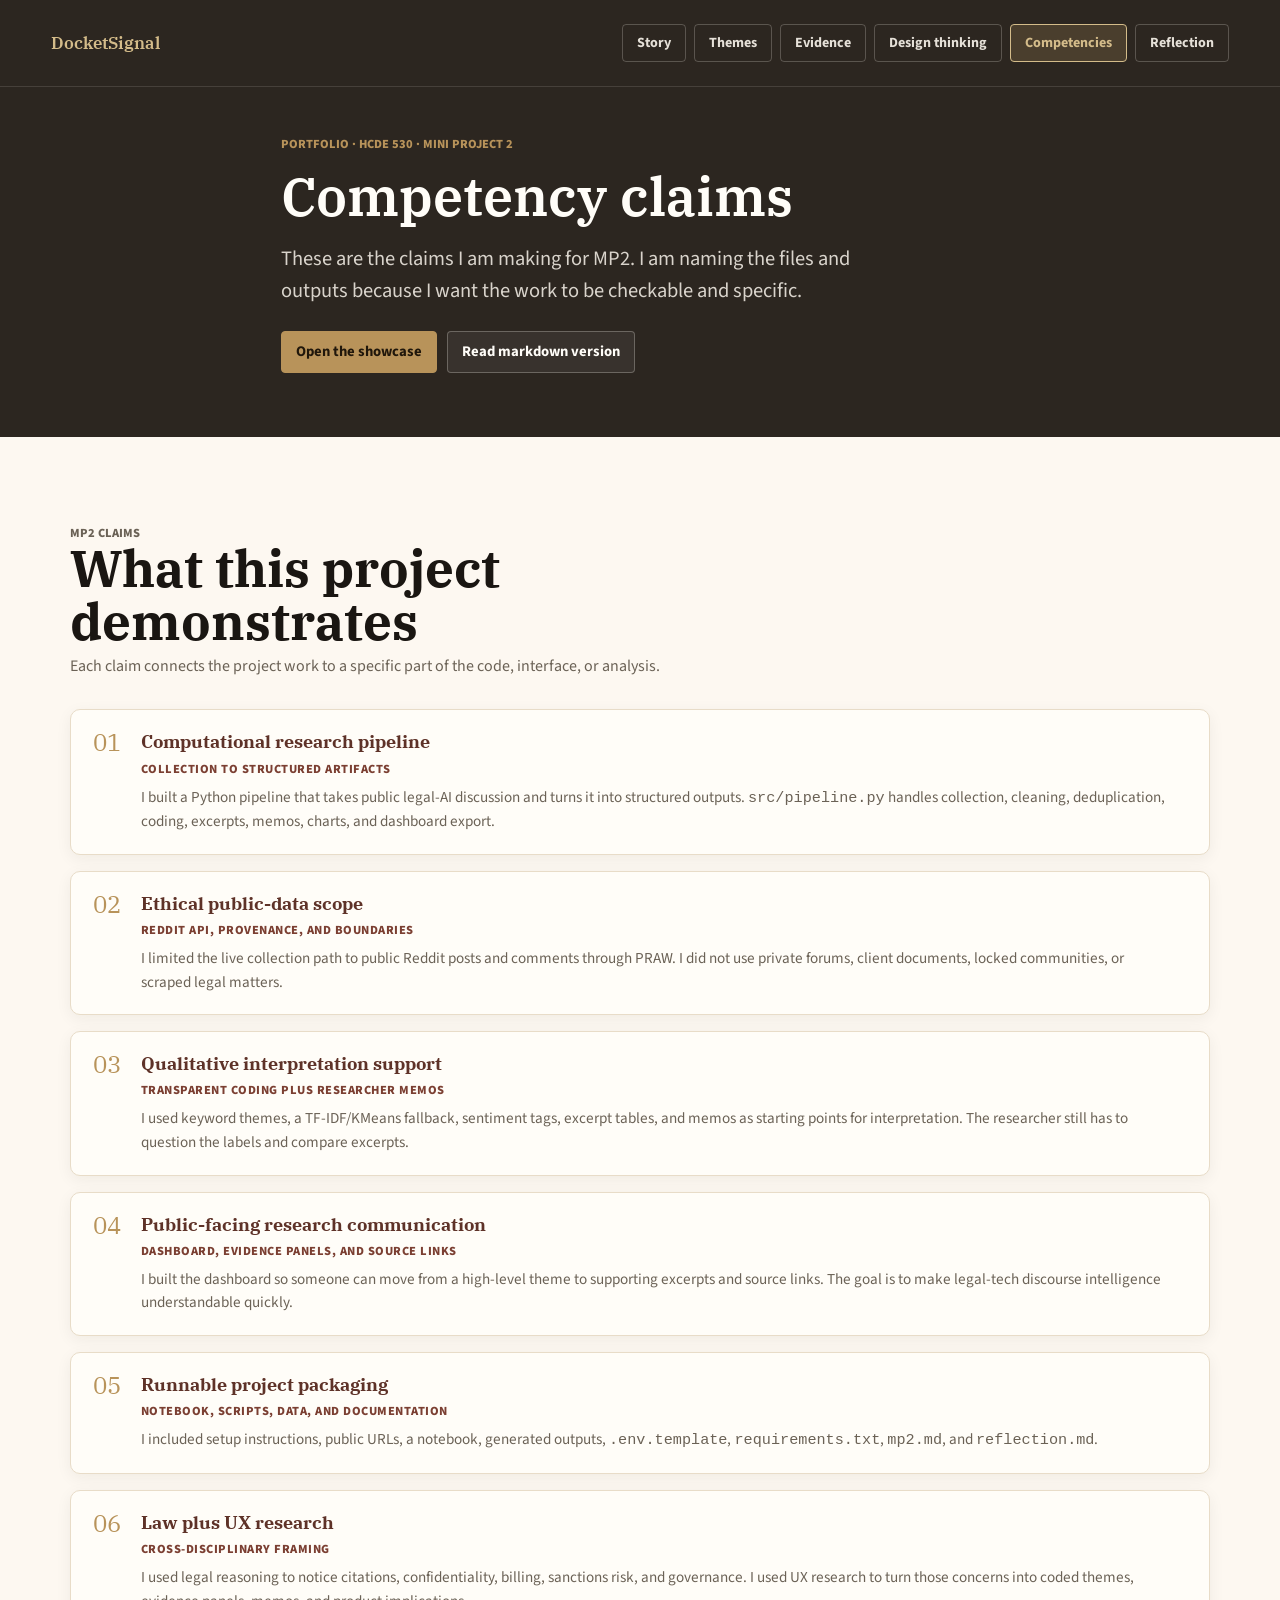
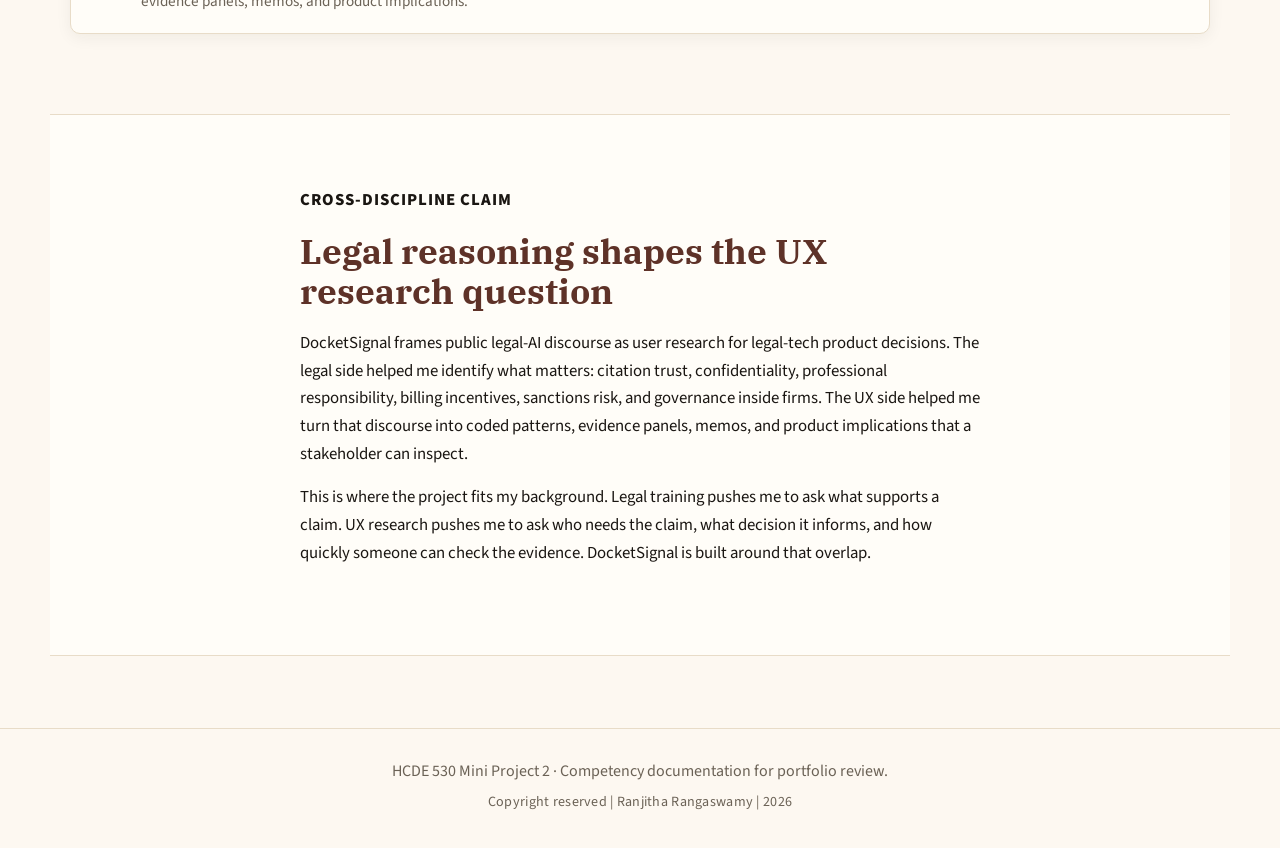
==== commit e3361469: "miniproject2 updates" ====
--- a/MiniProject2/competencies.html
+++ b/MiniProject2/competencies.html
@@ -27,7 +27,7 @@
         <p class="eyebrow">Portfolio · HCDE 530 · Mini Project 2</p>
         <h1>Competency claims</h1>
         <p class="design-page__lede">
-          These claims explain what DocketSignal demonstrates as a computational research artifact, a public-data project, and a bridge between legal reasoning and UX research.
+          These are the claims I am making for MP2. I am naming the files and outputs because I want the work to be checkable and specific.
         </p>
         <div class="design-page__actions">
           <a class="button button--primary design-page__btn" href="index.html">Open the showcase</a>
@@ -50,7 +50,7 @@
             <div class="design-theme-card__body">
               <h3>Computational research pipeline</h3>
               <p class="design-theme-card__layout">Collection to structured artifacts</p>
-              <p><code>src/pipeline.py</code> moves data through collection, cleaning, deduplication, theme coding, summary generation, excerpt selection, memo writing, chart creation, and static dashboard export.</p>
+              <p>I built a Python pipeline that takes public legal-AI discussion and turns it into structured outputs. <code>src/pipeline.py</code> handles collection, cleaning, deduplication, coding, excerpts, memos, charts, and dashboard export.</p>
             </div>
           </li>
 
@@ -59,7 +59,7 @@
             <div class="design-theme-card__body">
               <h3>Ethical public-data scope</h3>
               <p class="design-theme-card__layout">Reddit API, provenance, and boundaries</p>
-              <p>The project limits collection to public Reddit posts and comments through PRAW, avoids private forums and client data, and keeps source scope visible in the README and provenance notes.</p>
+              <p>I limited the live collection path to public Reddit posts and comments through PRAW. I did not use private forums, client documents, locked communities, or scraped legal matters.</p>
             </div>
           </li>
 
@@ -68,7 +68,7 @@
             <div class="design-theme-card__body">
               <h3>Qualitative interpretation support</h3>
               <p class="design-theme-card__layout">Transparent coding plus researcher memos</p>
-              <p>The keyword themes, TF-IDF fallback, sentiment tags, excerpt tables, and memos support early analysis while keeping human interpretation central.</p>
+              <p>I used keyword themes, a TF-IDF/KMeans fallback, sentiment tags, excerpt tables, and memos as starting points for interpretation. The researcher still has to question the labels and compare excerpts.</p>
             </div>
           </li>
 
@@ -77,7 +77,7 @@
             <div class="design-theme-card__body">
               <h3>Public-facing research communication</h3>
               <p class="design-theme-card__layout">Dashboard, evidence panels, and source links</p>
-              <p>The interface turns CSV outputs into a readable showcase with a story, provenance, ranked themes, evidence, memos, chart views, and data exploration.</p>
+              <p>I built the dashboard so someone can move from a high-level theme to supporting excerpts and source links. The goal is to make legal-tech discourse intelligence understandable quickly.</p>
             </div>
           </li>
 
@@ -86,7 +86,7 @@
             <div class="design-theme-card__body">
               <h3>Runnable project packaging</h3>
               <p class="design-theme-card__layout">Notebook, scripts, data, and documentation</p>
-              <p>The project includes setup instructions, public URLs, a notebook, generated outputs, <code>.env.template</code>, <code>requirements.txt</code>, <code>mp2.md</code>, and <code>reflection.md</code>.</p>
+              <p>I included setup instructions, public URLs, a notebook, generated outputs, <code>.env.template</code>, <code>requirements.txt</code>, <code>mp2.md</code>, and <code>reflection.md</code>.</p>
             </div>
           </li>
 
@@ -95,7 +95,7 @@
             <div class="design-theme-card__body">
               <h3>Law plus UX research</h3>
               <p class="design-theme-card__layout">Cross-disciplinary framing</p>
-              <p>DocketSignal connects legal concerns like citations, confidentiality, billing, sanctions risk, and governance with UX research habits like coding, synthesis, evidence panels, and stakeholder-readable product implications.</p>
+              <p>I used legal reasoning to notice citations, confidentiality, billing, sanctions risk, and governance. I used UX research to turn those concerns into coded themes, evidence panels, memos, and product implications.</p>
             </div>
           </li>
         </ol>
@@ -106,7 +106,7 @@
           <p class="design-story__kicker">Cross-discipline claim</p>
           <h2 id="competency-cross-discipline">Legal reasoning shapes the UX research question</h2>
           <p>
-            DocketSignal frames public legal-AI discourse as user research for legal-tech product decisions. The legal side helps identify what matters: citation trust, confidentiality, professional responsibility, billing incentives, sanctions risk, and governance inside firms. The UX side turns that discourse into coded patterns, evidence panels, memos, and product implications that a stakeholder can inspect.
+            DocketSignal frames public legal-AI discourse as user research for legal-tech product decisions. The legal side helped me identify what matters: citation trust, confidentiality, professional responsibility, billing incentives, sanctions risk, and governance inside firms. The UX side helped me turn that discourse into coded patterns, evidence panels, memos, and product implications that a stakeholder can inspect.
           </p>
           <p>
             This is where the project fits my background. Legal training pushes me to ask what supports a claim. UX research pushes me to ask who needs the claim, what decision it informs, and how quickly someone can check the evidence. DocketSignal is built around that overlap.
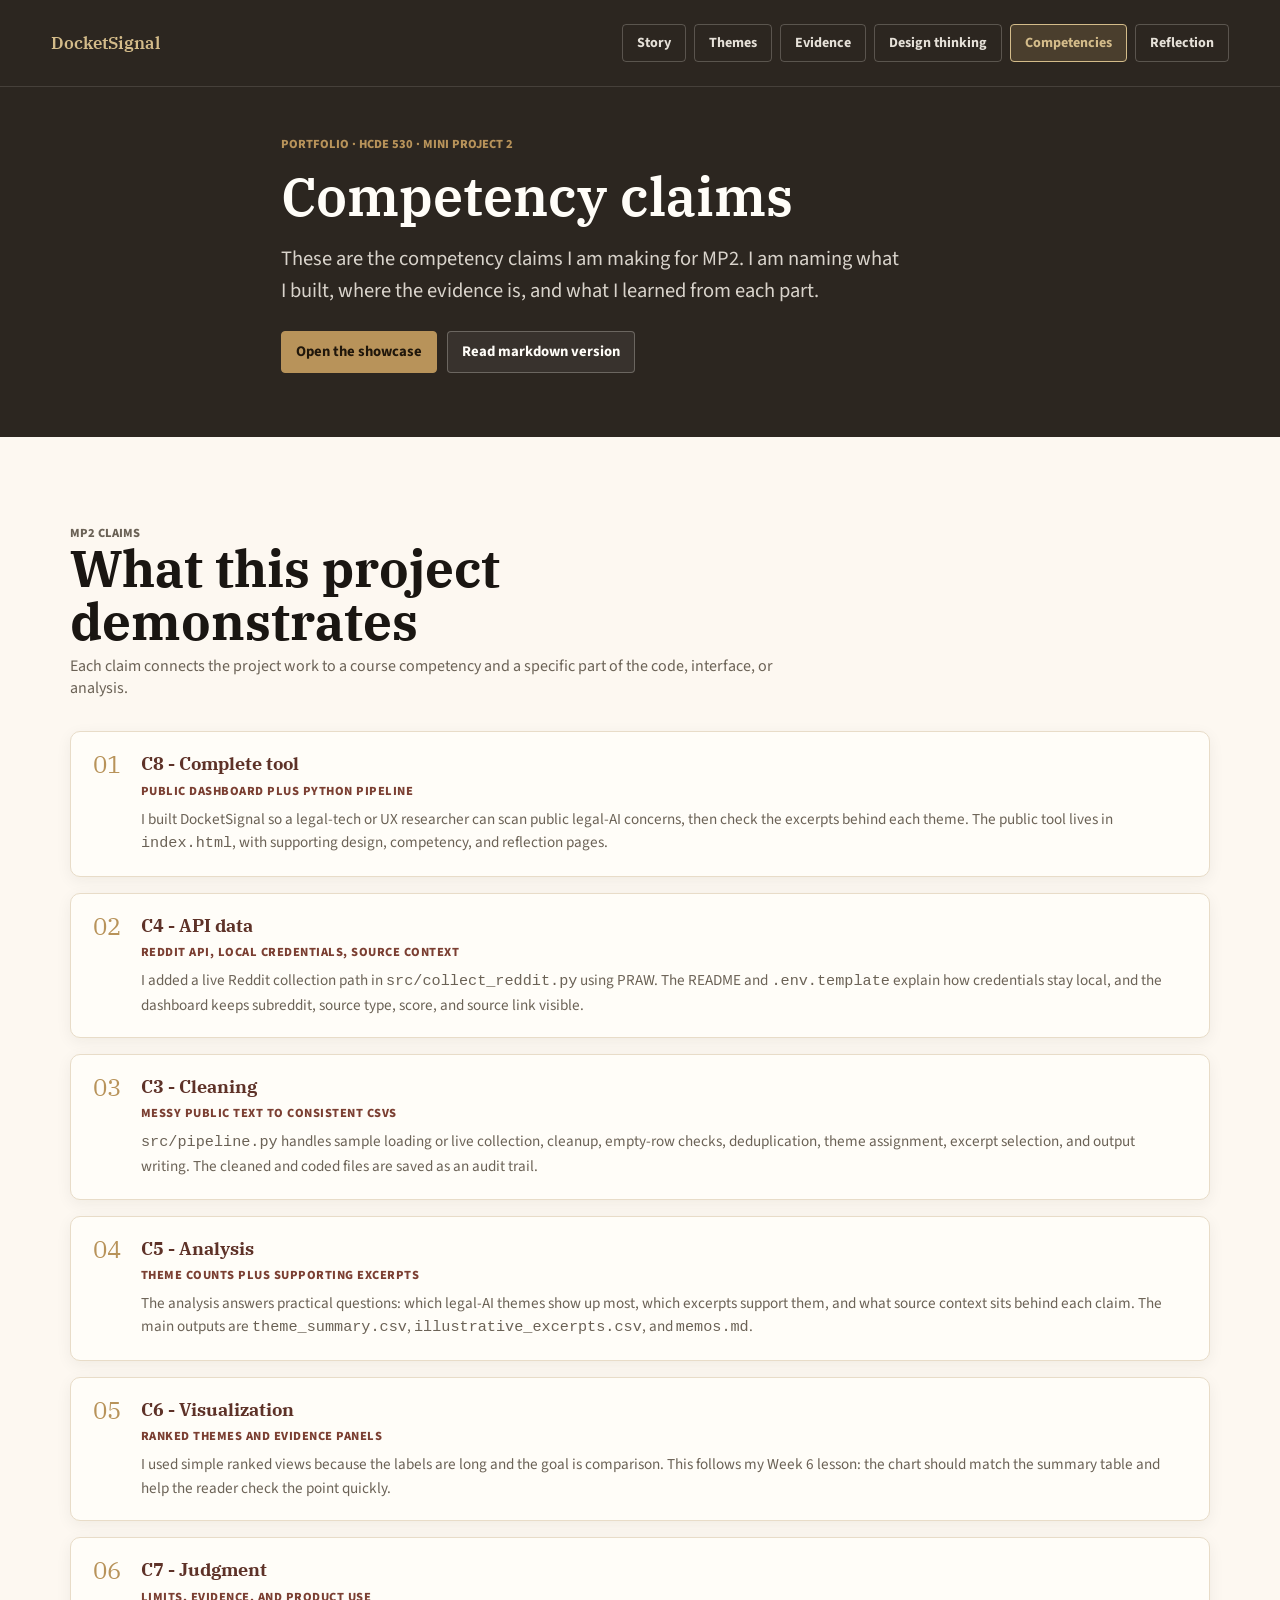
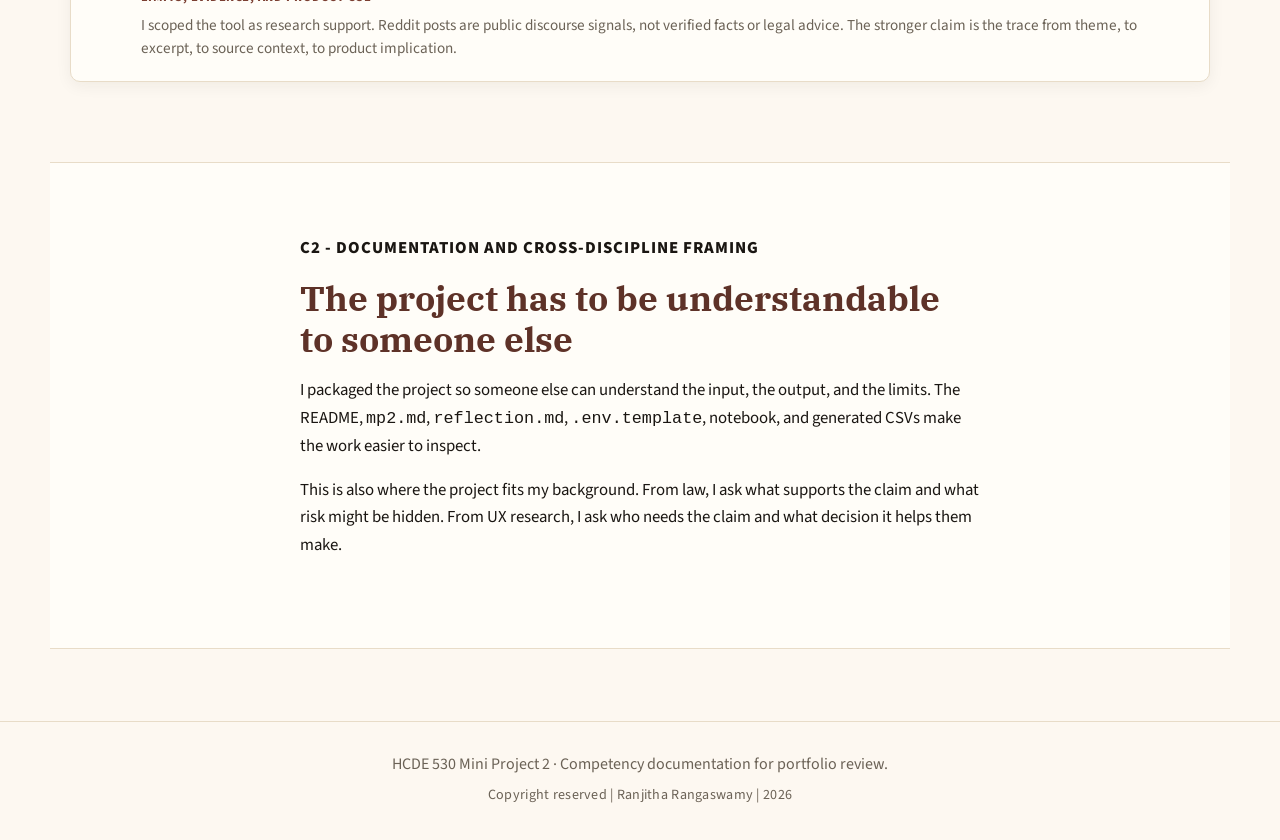
==== commit 8babd858: "miniproject2 updates" ====
--- a/MiniProject2/competencies.html
+++ b/MiniProject2/competencies.html
@@ -27,7 +27,7 @@
         <p class="eyebrow">Portfolio · HCDE 530 · Mini Project 2</p>
         <h1>Competency claims</h1>
         <p class="design-page__lede">
-          These are the claims I am making for MP2. I am naming the files and outputs because I want the work to be checkable and specific.
+          These are the competency claims I am making for MP2. I am naming what I built, where the evidence is, and what I learned from each part.
         </p>
         <div class="design-page__actions">
           <a class="button button--primary design-page__btn" href="index.html">Open the showcase</a>
@@ -41,61 +41,61 @@
         <div class="section-heading">
           <p class="eyebrow">MP2 claims</p>
           <h2 id="competency-map">What this project demonstrates</h2>
-          <p>Each claim connects the project work to a specific part of the code, interface, or analysis.</p>
+          <p>Each claim connects the project work to a course competency and a specific part of the code, interface, or analysis.</p>
         </div>
 
         <ol class="design-theme-grid">
           <li class="design-theme-card">
             <span class="design-theme-card__index">01</span>
             <div class="design-theme-card__body">
-              <h3>Computational research pipeline</h3>
-              <p class="design-theme-card__layout">Collection to structured artifacts</p>
-              <p>I built a Python pipeline that takes public legal-AI discussion and turns it into structured outputs. <code>src/pipeline.py</code> handles collection, cleaning, deduplication, coding, excerpts, memos, charts, and dashboard export.</p>
+              <h3>C8 - Complete tool</h3>
+              <p class="design-theme-card__layout">Public dashboard plus Python pipeline</p>
+              <p>I built DocketSignal so a legal-tech or UX researcher can scan public legal-AI concerns, then check the excerpts behind each theme. The public tool lives in <code>index.html</code>, with supporting design, competency, and reflection pages.</p>
             </div>
           </li>
 
           <li class="design-theme-card">
             <span class="design-theme-card__index">02</span>
             <div class="design-theme-card__body">
-              <h3>Ethical public-data scope</h3>
-              <p class="design-theme-card__layout">Reddit API, provenance, and boundaries</p>
-              <p>I limited the live collection path to public Reddit posts and comments through PRAW. I did not use private forums, client documents, locked communities, or scraped legal matters.</p>
+              <h3>C4 - API data</h3>
+              <p class="design-theme-card__layout">Reddit API, local credentials, source context</p>
+              <p>I added a live Reddit collection path in <code>src/collect_reddit.py</code> using PRAW. The README and <code>.env.template</code> explain how credentials stay local, and the dashboard keeps subreddit, source type, score, and source link visible.</p>
             </div>
           </li>
 
           <li class="design-theme-card">
             <span class="design-theme-card__index">03</span>
             <div class="design-theme-card__body">
-              <h3>Qualitative interpretation support</h3>
-              <p class="design-theme-card__layout">Transparent coding plus researcher memos</p>
-              <p>I used keyword themes, a TF-IDF/KMeans fallback, sentiment tags, excerpt tables, and memos as starting points for interpretation. The researcher still has to question the labels and compare excerpts.</p>
+              <h3>C3 - Cleaning</h3>
+              <p class="design-theme-card__layout">Messy public text to consistent CSVs</p>
+              <p><code>src/pipeline.py</code> handles sample loading or live collection, cleanup, empty-row checks, deduplication, theme assignment, excerpt selection, and output writing. The cleaned and coded files are saved as an audit trail.</p>
             </div>
           </li>
 
           <li class="design-theme-card">
             <span class="design-theme-card__index">04</span>
             <div class="design-theme-card__body">
-              <h3>Public-facing research communication</h3>
-              <p class="design-theme-card__layout">Dashboard, evidence panels, and source links</p>
-              <p>I built the dashboard so someone can move from a high-level theme to supporting excerpts and source links. The goal is to make legal-tech discourse intelligence understandable quickly.</p>
+              <h3>C5 - Analysis</h3>
+              <p class="design-theme-card__layout">Theme counts plus supporting excerpts</p>
+              <p>The analysis answers practical questions: which legal-AI themes show up most, which excerpts support them, and what source context sits behind each claim. The main outputs are <code>theme_summary.csv</code>, <code>illustrative_excerpts.csv</code>, and <code>memos.md</code>.</p>
             </div>
           </li>
 
           <li class="design-theme-card">
             <span class="design-theme-card__index">05</span>
             <div class="design-theme-card__body">
-              <h3>Runnable project packaging</h3>
-              <p class="design-theme-card__layout">Notebook, scripts, data, and documentation</p>
-              <p>I included setup instructions, public URLs, a notebook, generated outputs, <code>.env.template</code>, <code>requirements.txt</code>, <code>mp2.md</code>, and <code>reflection.md</code>.</p>
+              <h3>C6 - Visualization</h3>
+              <p class="design-theme-card__layout">Ranked themes and evidence panels</p>
+              <p>I used simple ranked views because the labels are long and the goal is comparison. This follows my Week 6 lesson: the chart should match the summary table and help the reader check the point quickly.</p>
             </div>
           </li>
 
           <li class="design-theme-card">
             <span class="design-theme-card__index">06</span>
             <div class="design-theme-card__body">
-              <h3>Law plus UX research</h3>
-              <p class="design-theme-card__layout">Cross-disciplinary framing</p>
-              <p>I used legal reasoning to notice citations, confidentiality, billing, sanctions risk, and governance. I used UX research to turn those concerns into coded themes, evidence panels, memos, and product implications.</p>
+              <h3>C7 - Judgment</h3>
+              <p class="design-theme-card__layout">Limits, evidence, and product use</p>
+              <p>I scoped the tool as research support. Reddit posts are public discourse signals, not verified facts or legal advice. The stronger claim is the trace from theme, to excerpt, to source context, to product implication.</p>
             </div>
           </li>
         </ol>
@@ -103,13 +103,13 @@
 
       <section class="design-story design-story--alt" aria-labelledby="competency-cross-discipline">
         <div class="design-story__inner">
-          <p class="design-story__kicker">Cross-discipline claim</p>
-          <h2 id="competency-cross-discipline">Legal reasoning shapes the UX research question</h2>
+          <p class="design-story__kicker">C2 - Documentation and cross-discipline framing</p>
+          <h2 id="competency-cross-discipline">The project has to be understandable to someone else</h2>
           <p>
-            DocketSignal frames public legal-AI discourse as user research for legal-tech product decisions. The legal side helped me identify what matters: citation trust, confidentiality, professional responsibility, billing incentives, sanctions risk, and governance inside firms. The UX side helped me turn that discourse into coded patterns, evidence panels, memos, and product implications that a stakeholder can inspect.
+            I packaged the project so someone else can understand the input, the output, and the limits. The README, <code>mp2.md</code>, <code>reflection.md</code>, <code>.env.template</code>, notebook, and generated CSVs make the work easier to inspect.
           </p>
           <p>
-            This is where the project fits my background. Legal training pushes me to ask what supports a claim. UX research pushes me to ask who needs the claim, what decision it informs, and how quickly someone can check the evidence. DocketSignal is built around that overlap.
+            This is also where the project fits my background. From law, I ask what supports the claim and what risk might be hidden. From UX research, I ask who needs the claim and what decision it helps them make.
           </p>
         </div>
       </section>
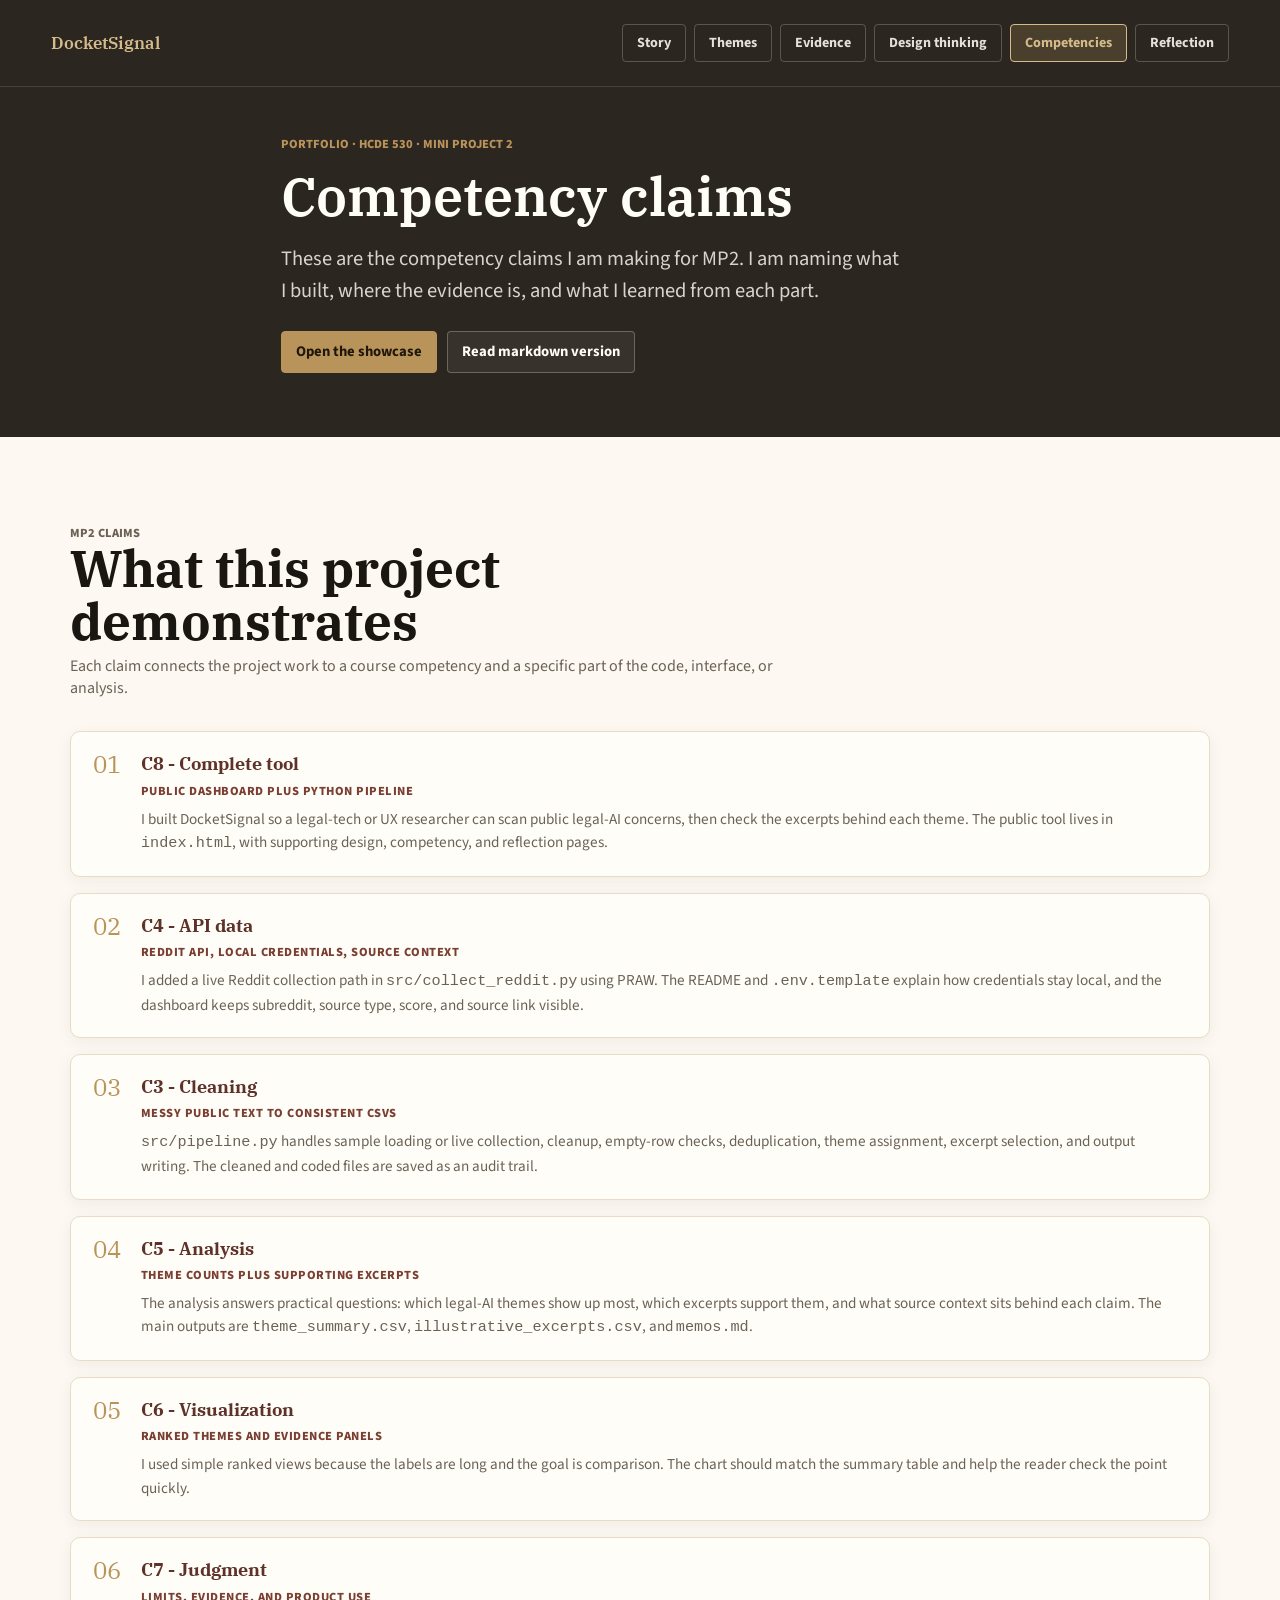
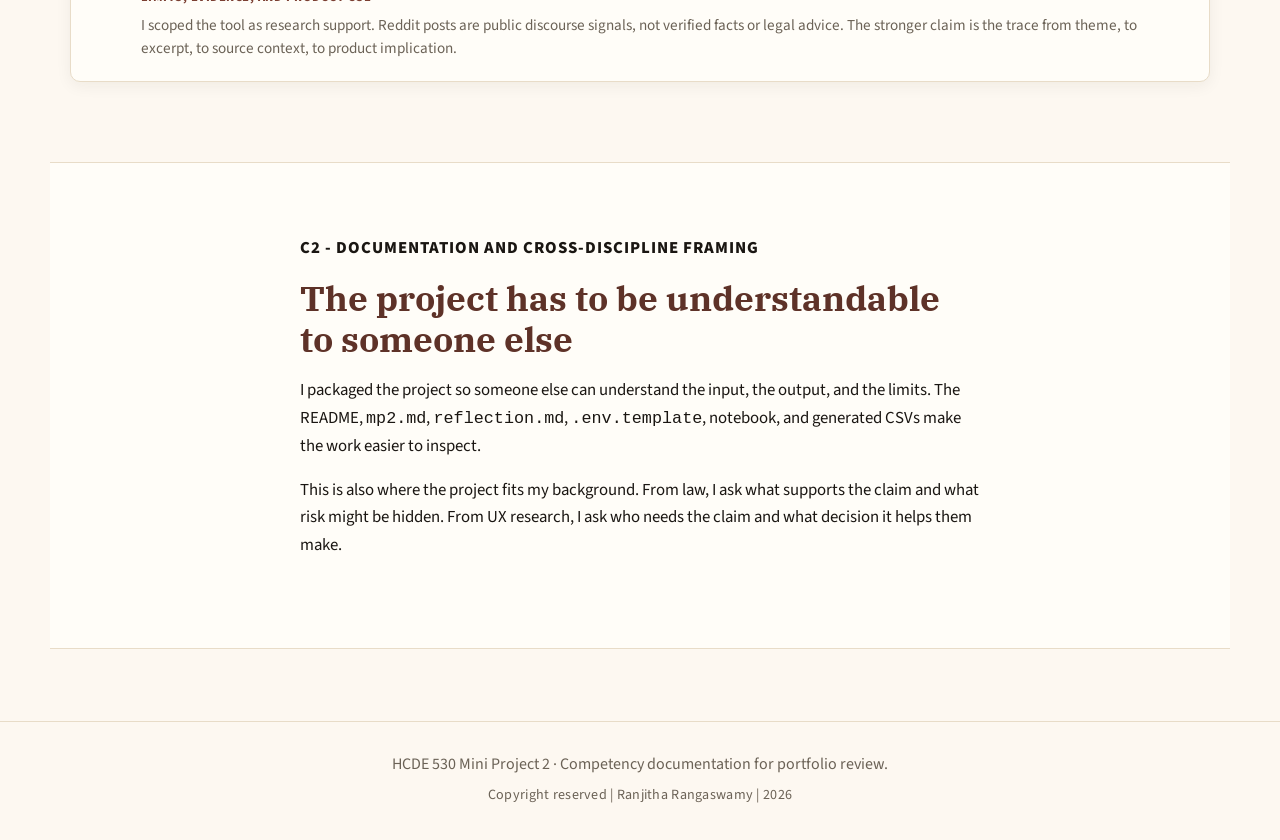
==== commit 62a9e04a: "miniproject2 updates" ====
--- a/MiniProject2/competencies.html
+++ b/MiniProject2/competencies.html
@@ -86,7 +86,7 @@
             <div class="design-theme-card__body">
               <h3>C6 - Visualization</h3>
               <p class="design-theme-card__layout">Ranked themes and evidence panels</p>
-              <p>I used simple ranked views because the labels are long and the goal is comparison. This follows my Week 6 lesson: the chart should match the summary table and help the reader check the point quickly.</p>
+              <p>I used simple ranked views because the labels are long and the goal is comparison. The chart should match the summary table and help the reader check the point quickly.</p>
             </div>
           </li>
 
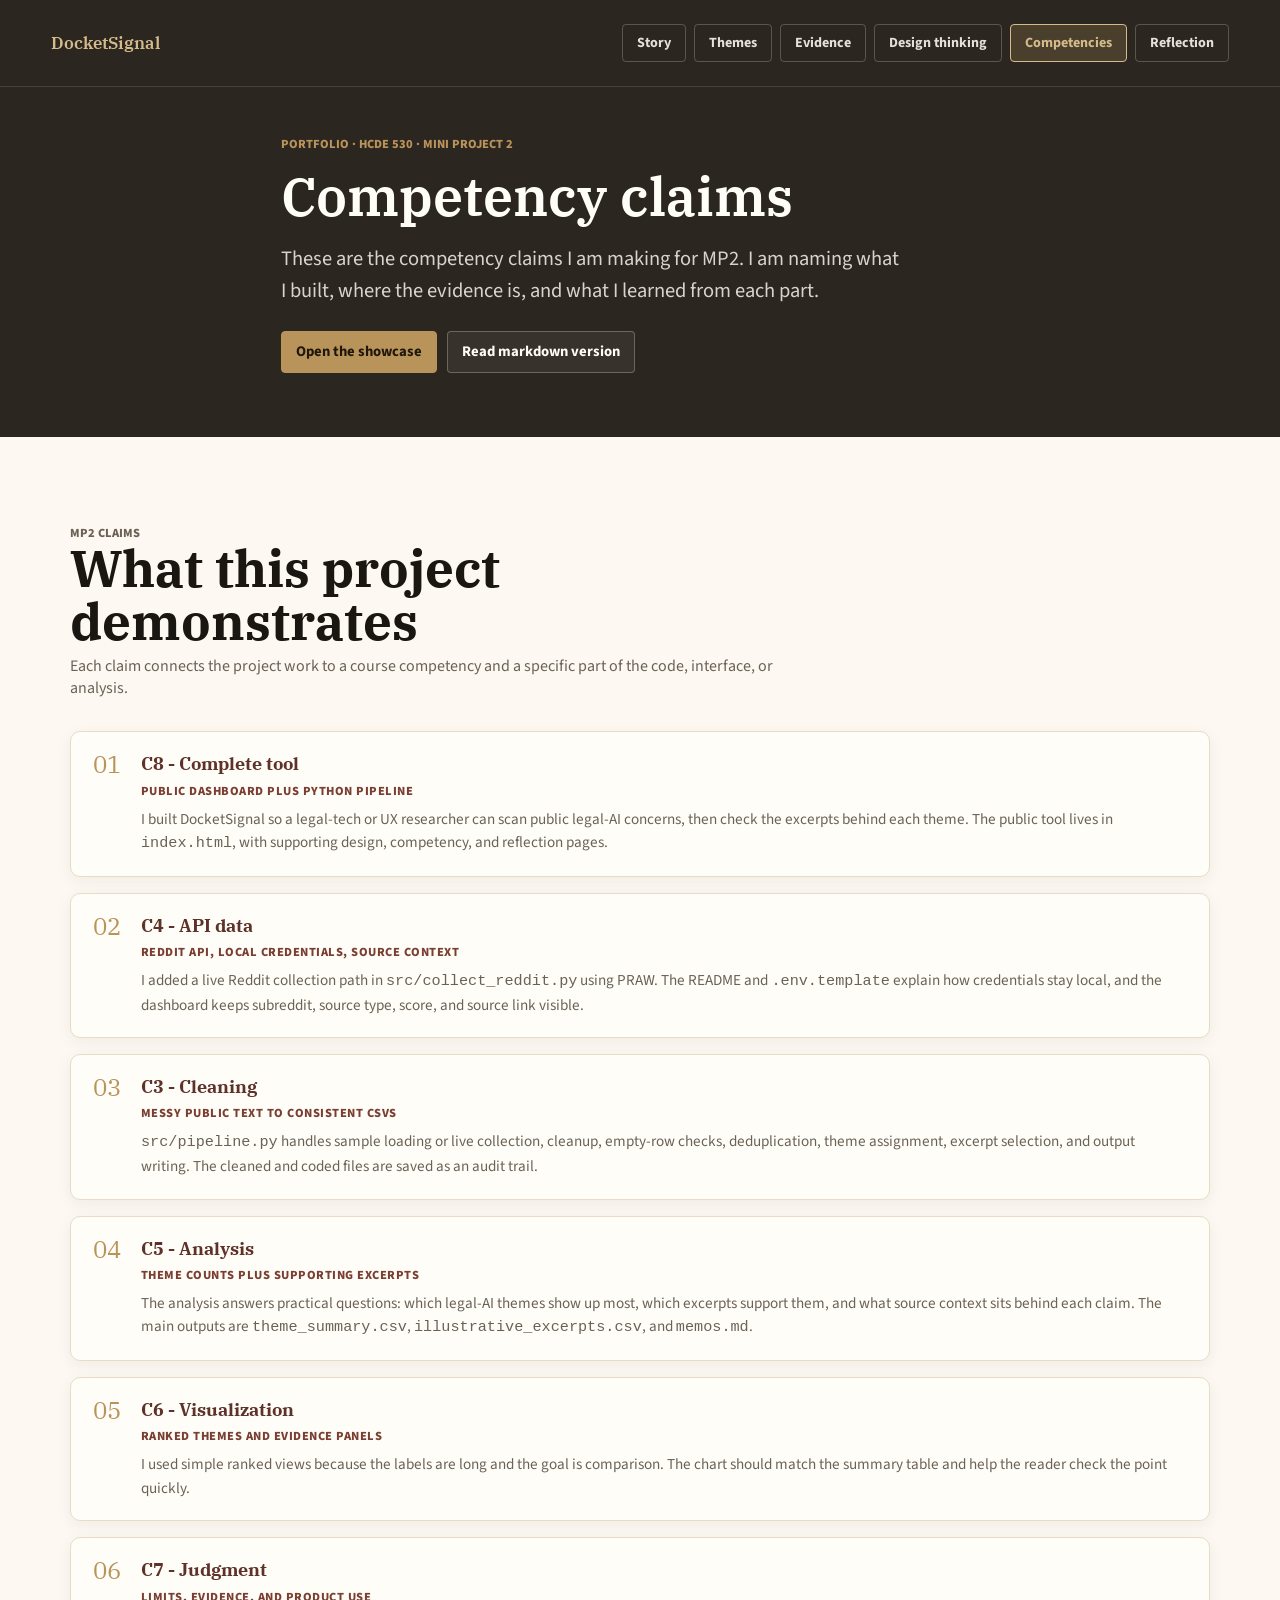
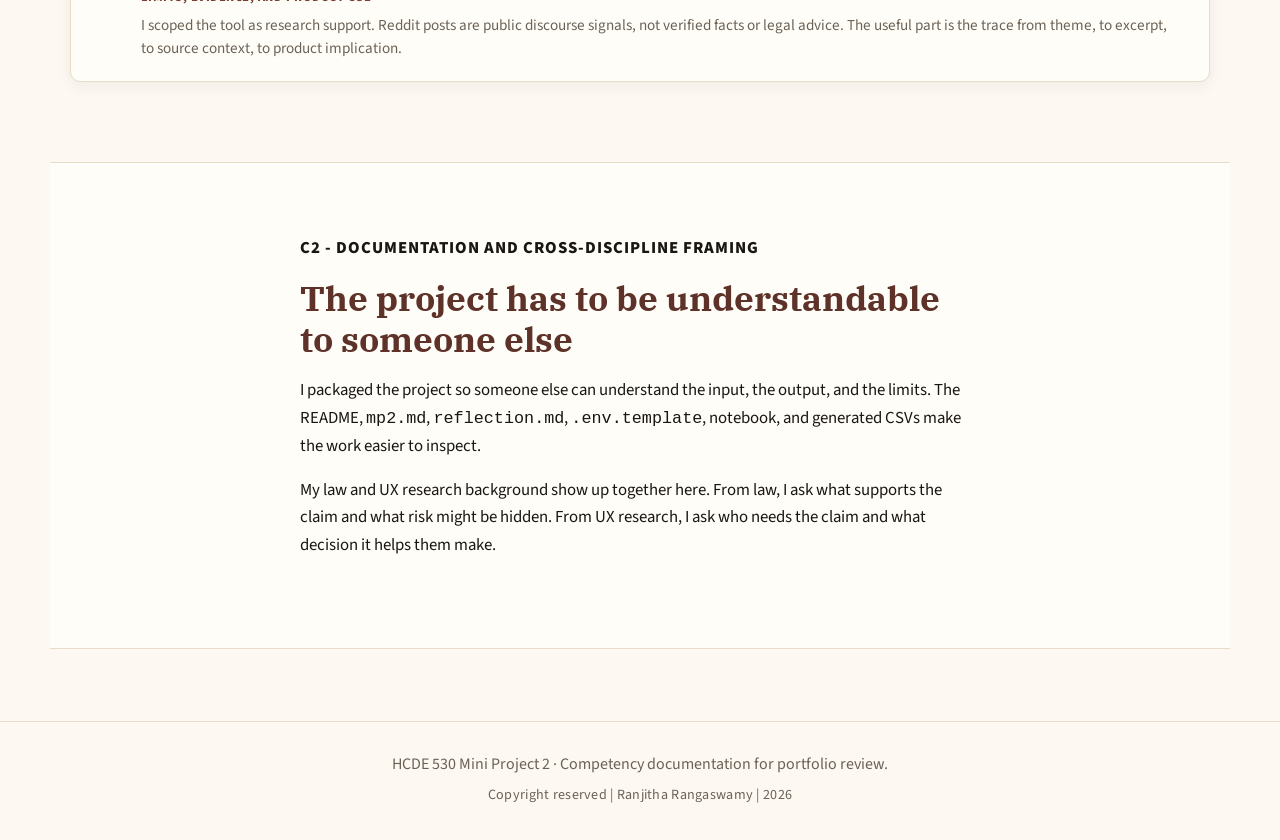
==== commit 29b1ebe8: "miniproject2 updates" ====
--- a/MiniProject2/competencies.html
+++ b/MiniProject2/competencies.html
@@ -95,7 +95,7 @@
             <div class="design-theme-card__body">
               <h3>C7 - Judgment</h3>
               <p class="design-theme-card__layout">Limits, evidence, and product use</p>
-              <p>I scoped the tool as research support. Reddit posts are public discourse signals, not verified facts or legal advice. The stronger claim is the trace from theme, to excerpt, to source context, to product implication.</p>
+              <p>I scoped the tool as research support. Reddit posts are public discourse signals, not verified facts or legal advice. The useful part is the trace from theme, to excerpt, to source context, to product implication.</p>
             </div>
           </li>
         </ol>
@@ -109,7 +109,7 @@
             I packaged the project so someone else can understand the input, the output, and the limits. The README, <code>mp2.md</code>, <code>reflection.md</code>, <code>.env.template</code>, notebook, and generated CSVs make the work easier to inspect.
           </p>
           <p>
-            This is also where the project fits my background. From law, I ask what supports the claim and what risk might be hidden. From UX research, I ask who needs the claim and what decision it helps them make.
+            My law and UX research background show up together here. From law, I ask what supports the claim and what risk might be hidden. From UX research, I ask who needs the claim and what decision it helps them make.
           </p>
         </div>
       </section>
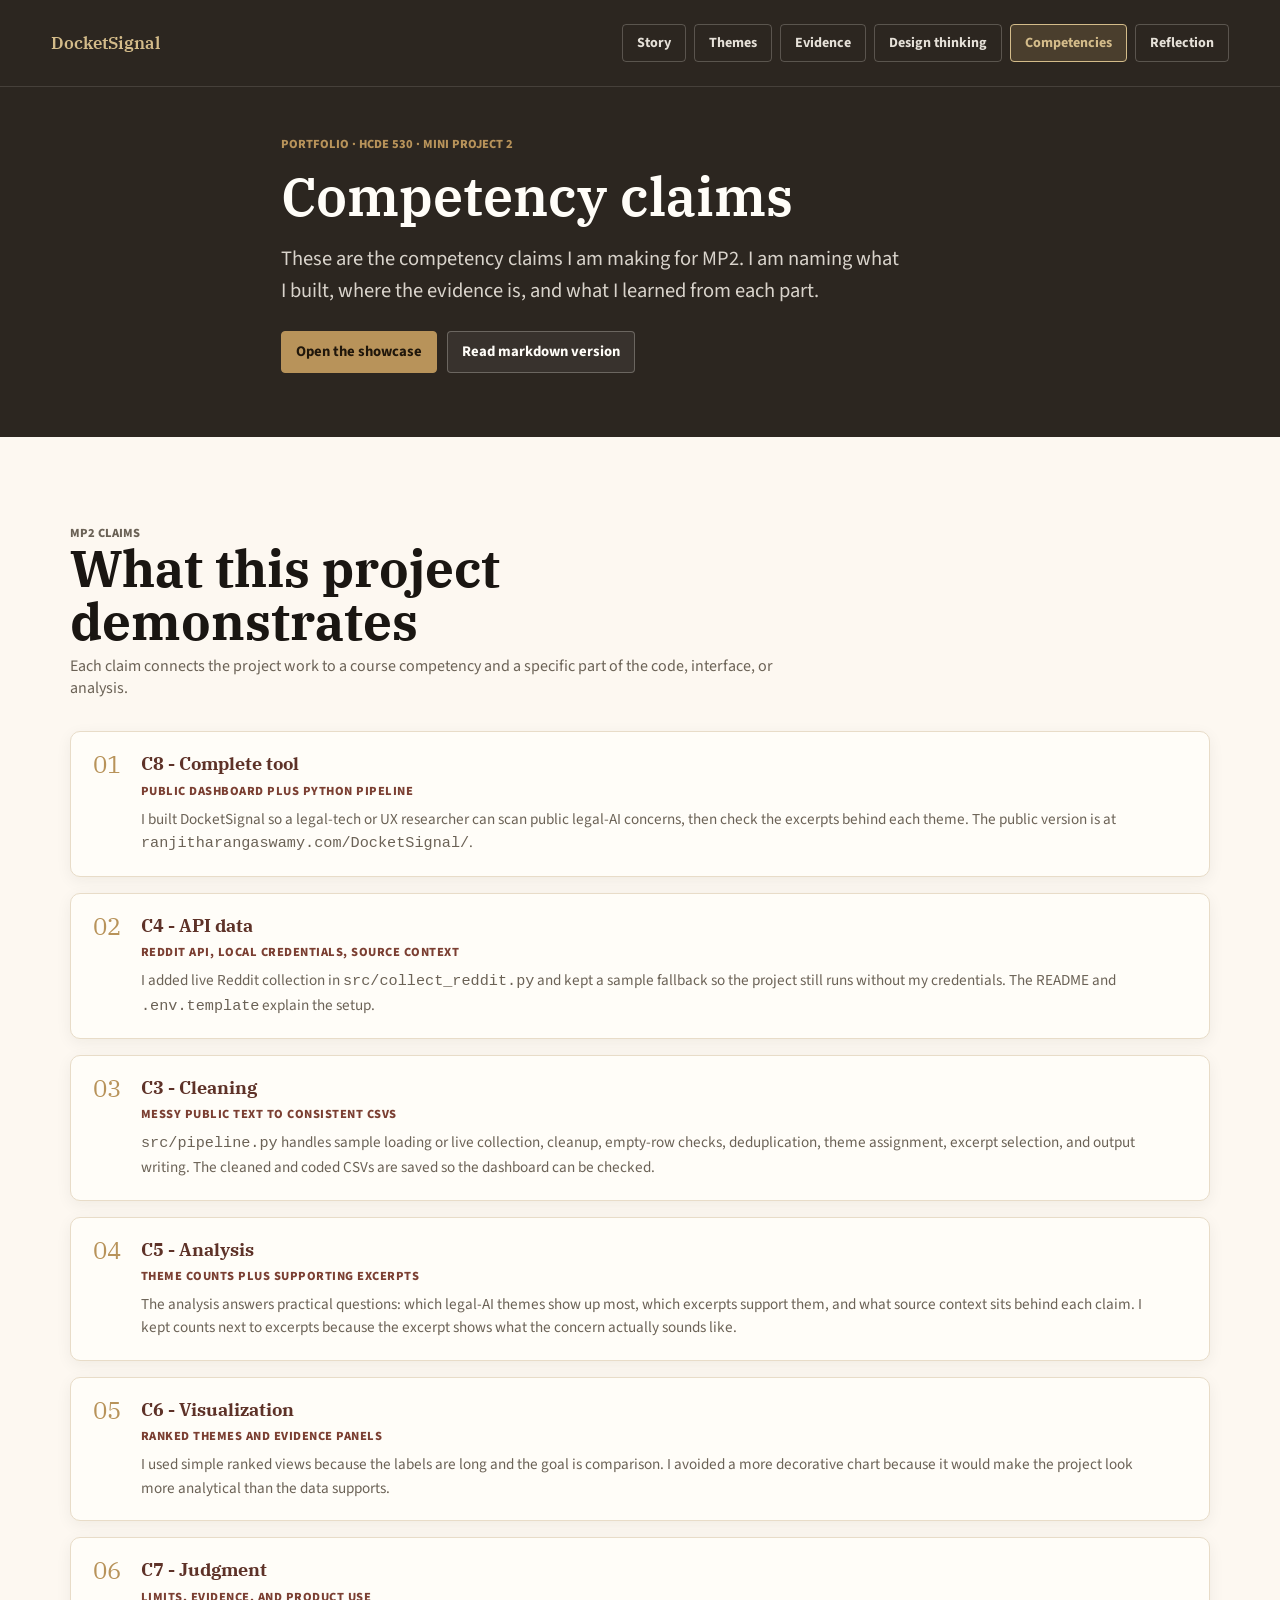
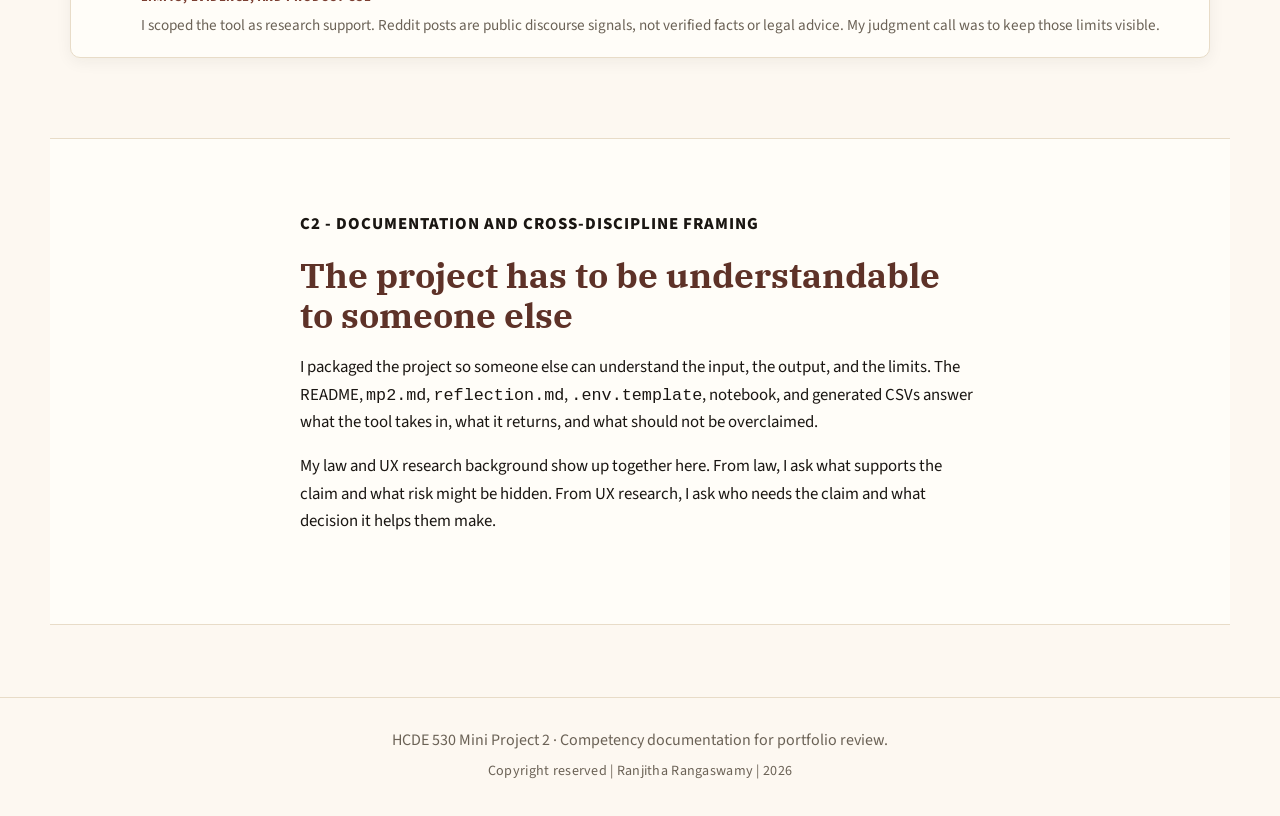
==== commit 16063350: "miniproject2 updates" ====
--- a/MiniProject2/competencies.html
+++ b/MiniProject2/competencies.html
@@ -50,7 +50,7 @@
             <div class="design-theme-card__body">
               <h3>C8 - Complete tool</h3>
               <p class="design-theme-card__layout">Public dashboard plus Python pipeline</p>
-              <p>I built DocketSignal so a legal-tech or UX researcher can scan public legal-AI concerns, then check the excerpts behind each theme. The public tool lives in <code>index.html</code>, with supporting design, competency, and reflection pages.</p>
+              <p>I built DocketSignal so a legal-tech or UX researcher can scan public legal-AI concerns, then check the excerpts behind each theme. The public version is at <code>ranjitharangaswamy.com/DocketSignal/</code>.</p>
             </div>
           </li>
 
@@ -59,7 +59,7 @@
             <div class="design-theme-card__body">
               <h3>C4 - API data</h3>
               <p class="design-theme-card__layout">Reddit API, local credentials, source context</p>
-              <p>I added a live Reddit collection path in <code>src/collect_reddit.py</code> using PRAW. The README and <code>.env.template</code> explain how credentials stay local, and the dashboard keeps subreddit, source type, score, and source link visible.</p>
+              <p>I added live Reddit collection in <code>src/collect_reddit.py</code> and kept a sample fallback so the project still runs without my credentials. The README and <code>.env.template</code> explain the setup.</p>
             </div>
           </li>
 
@@ -68,7 +68,7 @@
             <div class="design-theme-card__body">
               <h3>C3 - Cleaning</h3>
               <p class="design-theme-card__layout">Messy public text to consistent CSVs</p>
-              <p><code>src/pipeline.py</code> handles sample loading or live collection, cleanup, empty-row checks, deduplication, theme assignment, excerpt selection, and output writing. The cleaned and coded files are saved as an audit trail.</p>
+              <p><code>src/pipeline.py</code> handles sample loading or live collection, cleanup, empty-row checks, deduplication, theme assignment, excerpt selection, and output writing. The cleaned and coded CSVs are saved so the dashboard can be checked.</p>
             </div>
           </li>
 
@@ -77,7 +77,7 @@
             <div class="design-theme-card__body">
               <h3>C5 - Analysis</h3>
               <p class="design-theme-card__layout">Theme counts plus supporting excerpts</p>
-              <p>The analysis answers practical questions: which legal-AI themes show up most, which excerpts support them, and what source context sits behind each claim. The main outputs are <code>theme_summary.csv</code>, <code>illustrative_excerpts.csv</code>, and <code>memos.md</code>.</p>
+              <p>The analysis answers practical questions: which legal-AI themes show up most, which excerpts support them, and what source context sits behind each claim. I kept counts next to excerpts because the excerpt shows what the concern actually sounds like.</p>
             </div>
           </li>
 
@@ -86,7 +86,7 @@
             <div class="design-theme-card__body">
               <h3>C6 - Visualization</h3>
               <p class="design-theme-card__layout">Ranked themes and evidence panels</p>
-              <p>I used simple ranked views because the labels are long and the goal is comparison. The chart should match the summary table and help the reader check the point quickly.</p>
+              <p>I used simple ranked views because the labels are long and the goal is comparison. I avoided a more decorative chart because it would make the project look more analytical than the data supports.</p>
             </div>
           </li>
 
@@ -95,7 +95,7 @@
             <div class="design-theme-card__body">
               <h3>C7 - Judgment</h3>
               <p class="design-theme-card__layout">Limits, evidence, and product use</p>
-              <p>I scoped the tool as research support. Reddit posts are public discourse signals, not verified facts or legal advice. The useful part is the trace from theme, to excerpt, to source context, to product implication.</p>
+              <p>I scoped the tool as research support. Reddit posts are public discourse signals, not verified facts or legal advice. My judgment call was to keep those limits visible.</p>
             </div>
           </li>
         </ol>
@@ -106,7 +106,7 @@
           <p class="design-story__kicker">C2 - Documentation and cross-discipline framing</p>
           <h2 id="competency-cross-discipline">The project has to be understandable to someone else</h2>
           <p>
-            I packaged the project so someone else can understand the input, the output, and the limits. The README, <code>mp2.md</code>, <code>reflection.md</code>, <code>.env.template</code>, notebook, and generated CSVs make the work easier to inspect.
+            I packaged the project so someone else can understand the input, the output, and the limits. The README, <code>mp2.md</code>, <code>reflection.md</code>, <code>.env.template</code>, notebook, and generated CSVs answer what the tool takes in, what it returns, and what should not be overclaimed.
           </p>
           <p>
             My law and UX research background show up together here. From law, I ask what supports the claim and what risk might be hidden. From UX research, I ask who needs the claim and what decision it helps them make.
